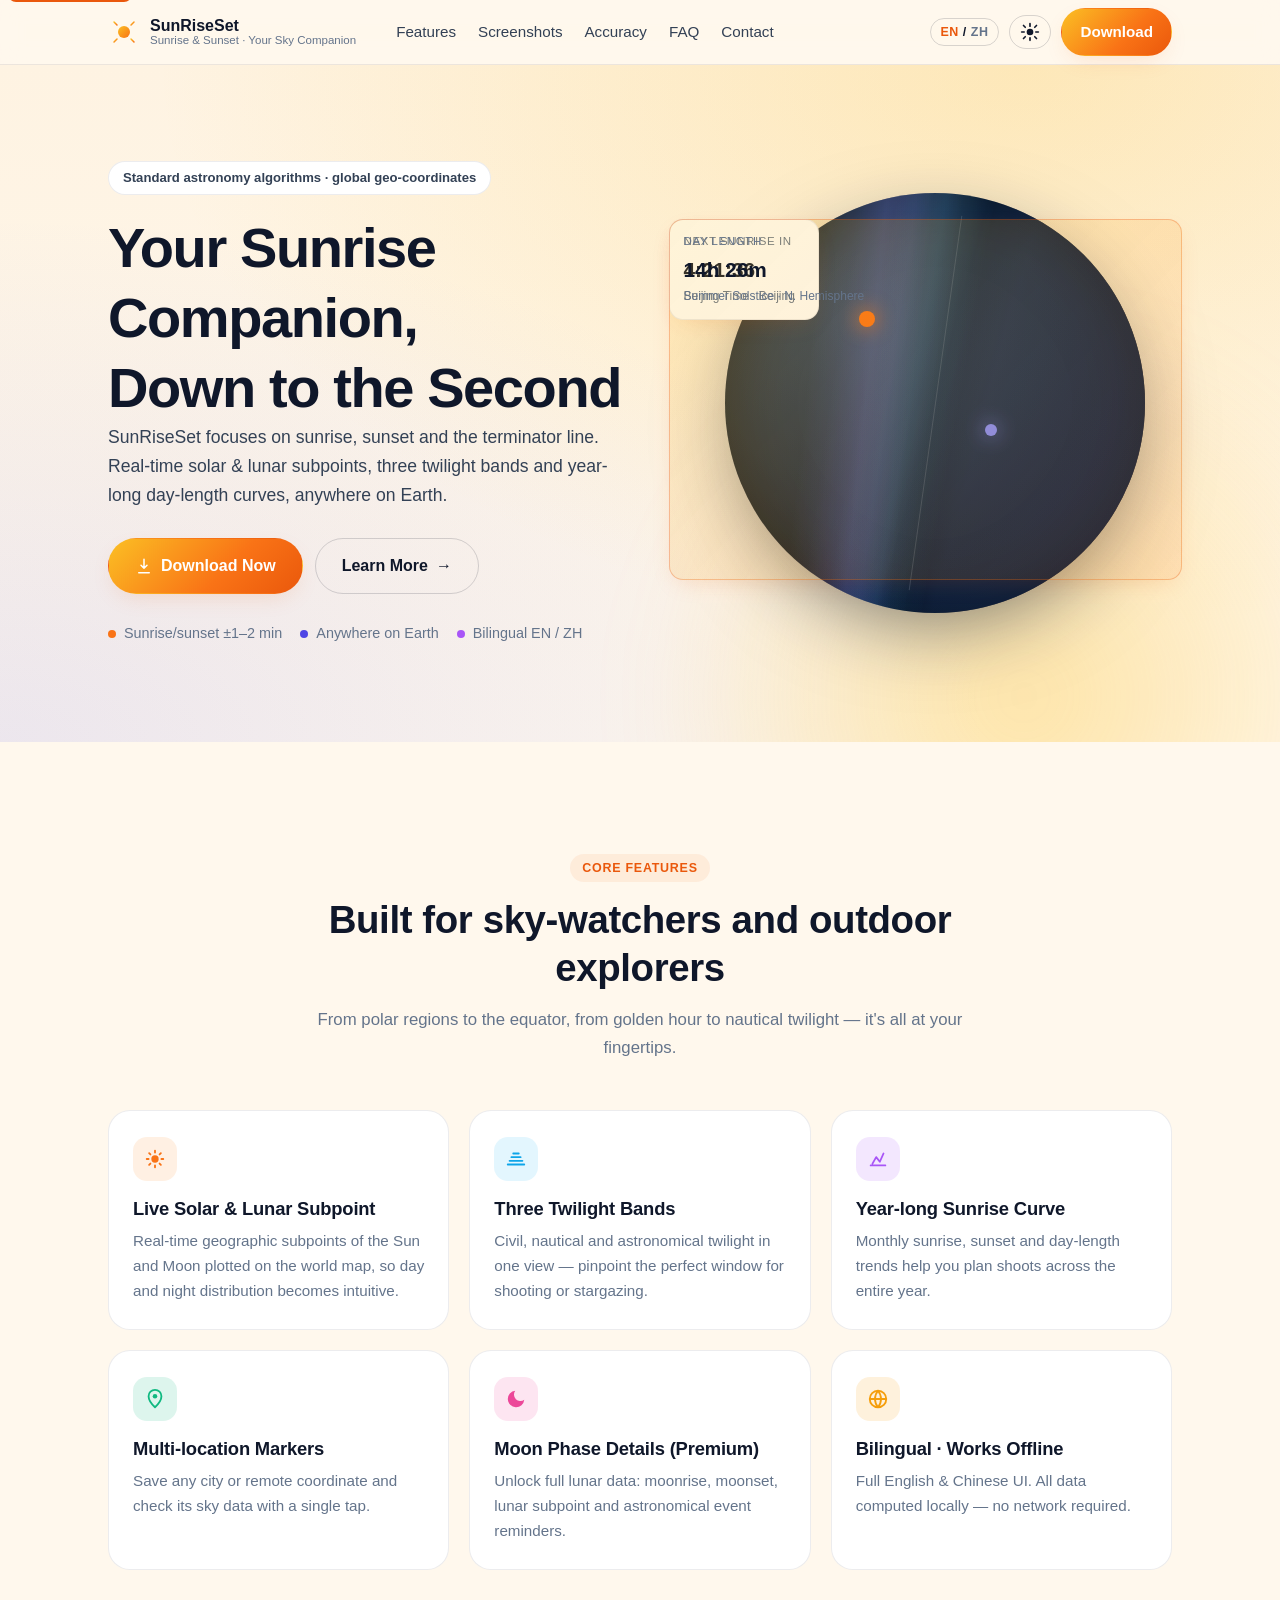
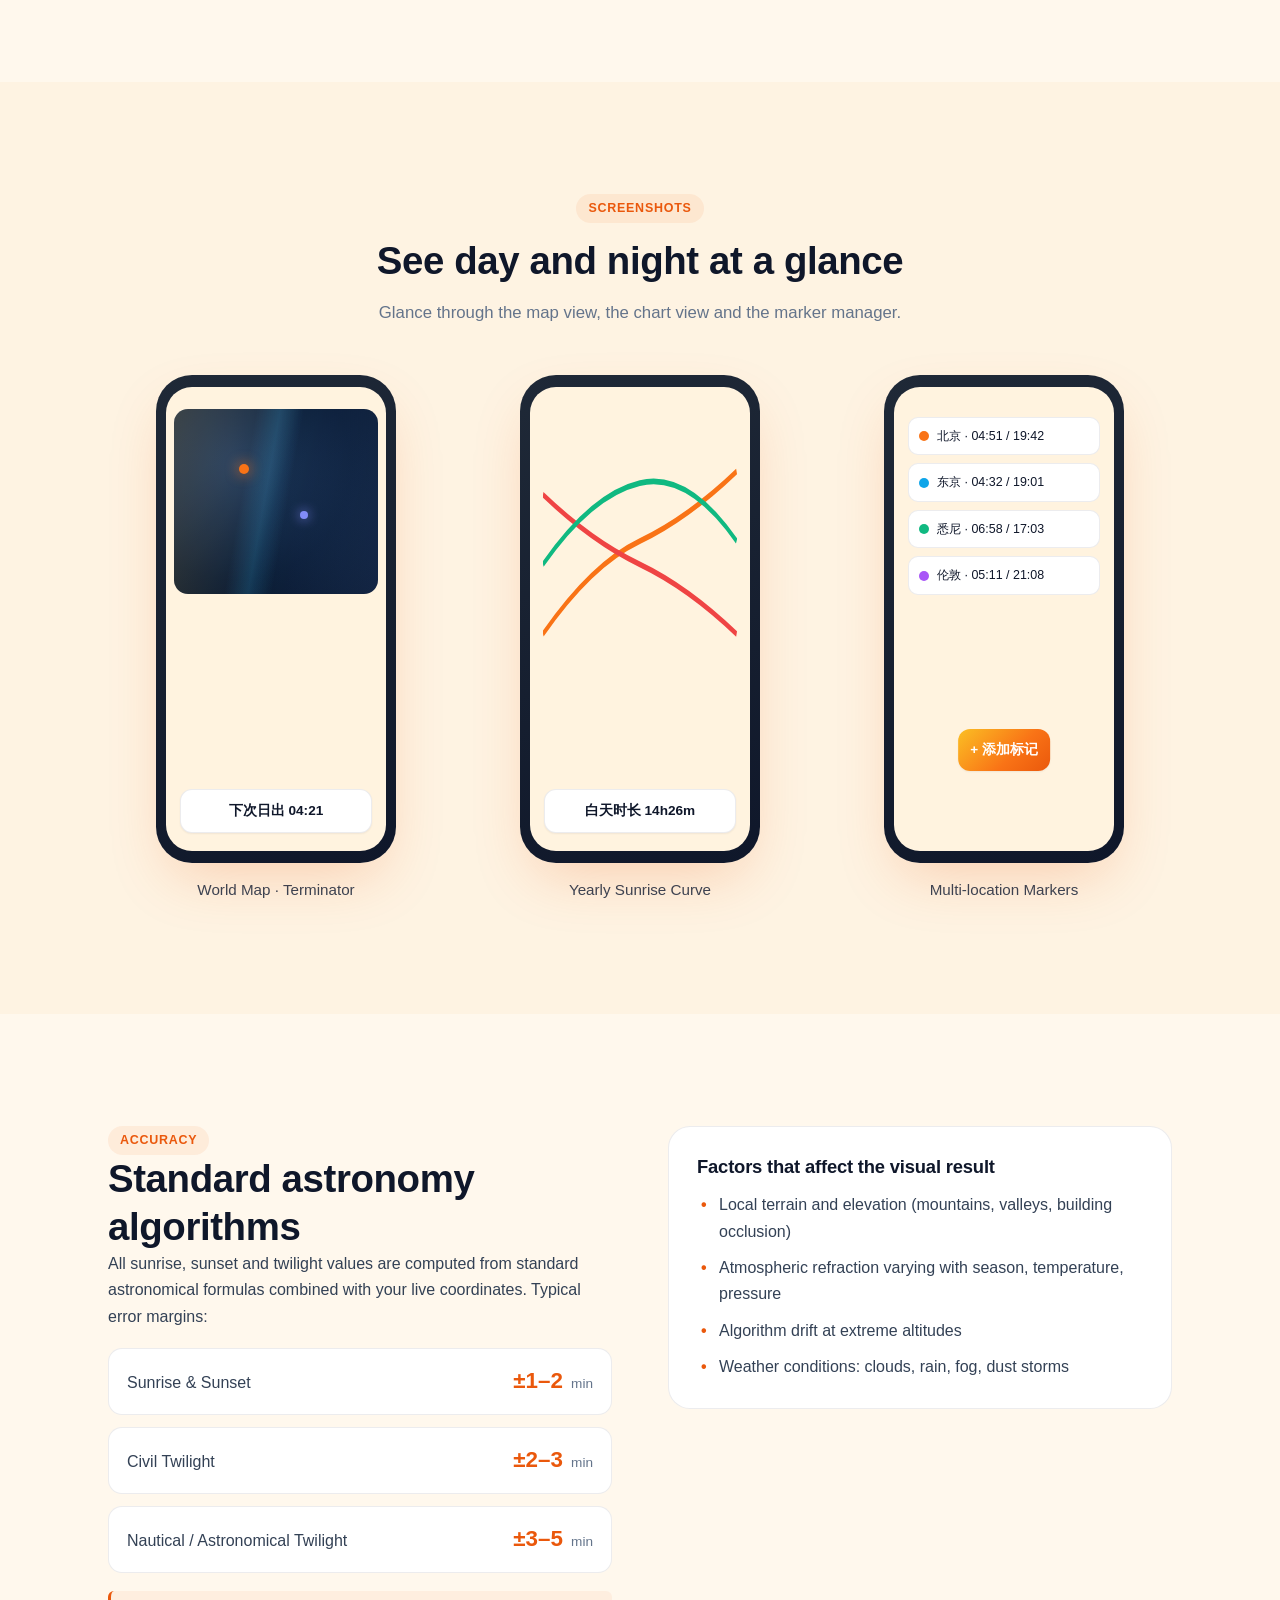
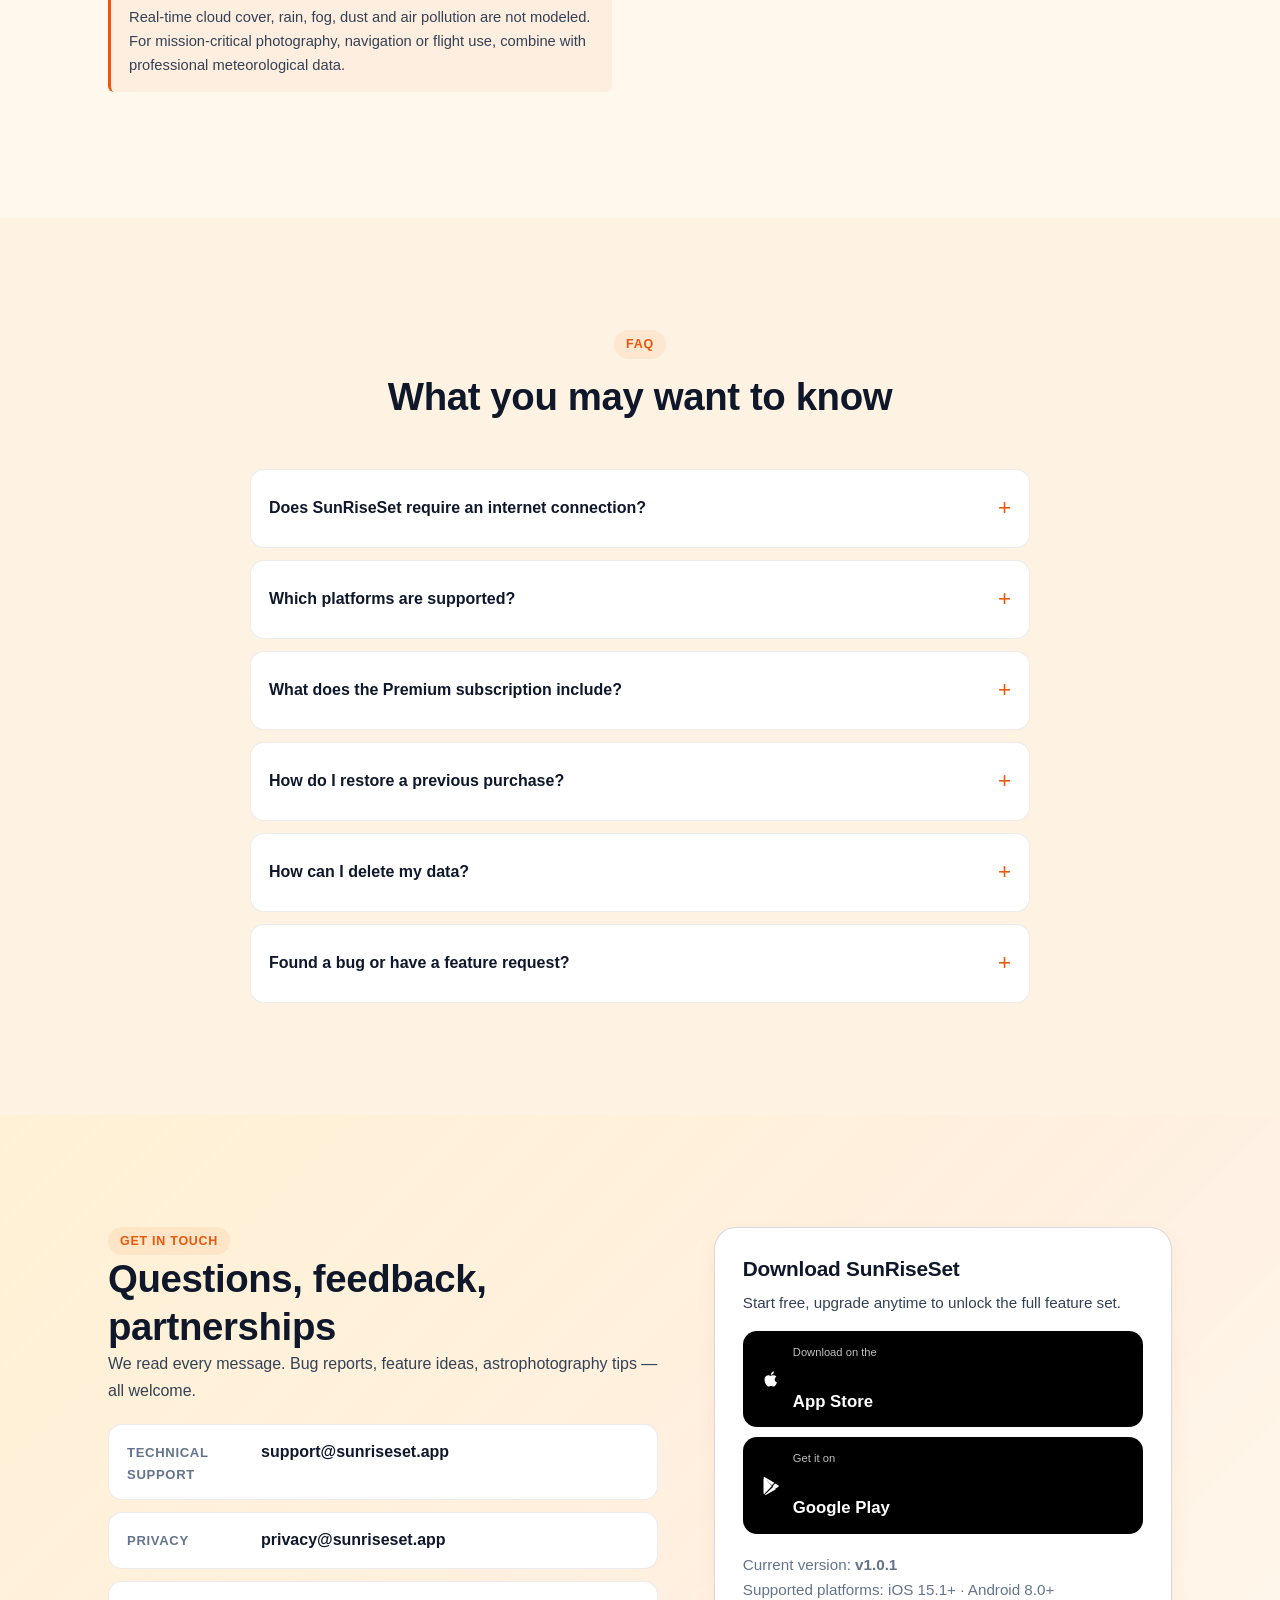
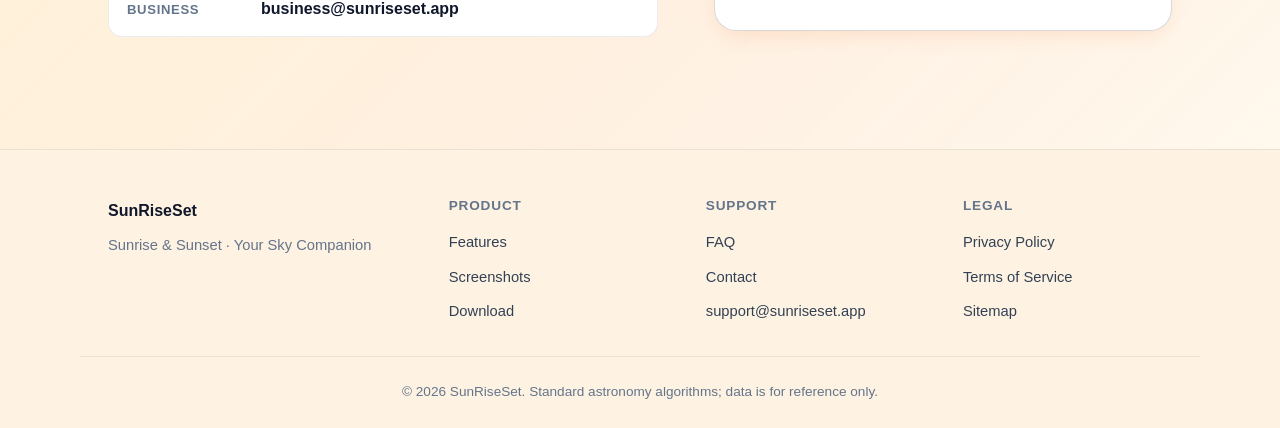
==== index.html @ 6ccddd78 "feat: bilingual support site for SunRiseSet app Static, zero-dependency support site ready for GitHu" ====
<!DOCTYPE html>
<html lang="zh-CN" data-lang="zh" data-page="home">
<head>
  <meta charset="UTF-8" />
  <meta name="viewport" content="width=device-width, initial-scale=1, viewport-fit=cover" />
  <meta name="theme-color" content="#0f172a" media="(prefers-color-scheme: dark)" />
  <meta name="theme-color" content="#fff8ed" media="(prefers-color-scheme: light)" />
  <title>SunRiseSet · 日出日落 - 技术支持</title>
  <meta name="description" data-i18n-attr="description"
    content="SunRiseSet 是一款基于天文学算法的日出日落 App。支持全球地图、晨昏线、曙暮光、白天时长图表与多地点标记。" />
  <link rel="icon" type="image/png" href="raise-icon.png" />
  <link rel="apple-touch-icon" href="raise-icon.png" />
  <link rel="stylesheet" href="assets/css/style.css" />
  <link rel="alternate" hreflang="zh-CN" href="?lang=zh" />
  <link rel="alternate" hreflang="en" href="?lang=en" />
  <link rel="alternate" hreflang="x-default" href="?lang=zh" />
</head>
<body>
  <a class="skip-link" href="#main">跳到主要内容</a>

  <header class="site-header" id="siteHeader">
    <div class="container header-inner">
      <a class="brand" href="#top" aria-label="SunRiseSet Home">
        <span class="brand-mark" aria-hidden="true">
          <svg viewBox="0 0 64 64" width="32" height="32">
            <defs>
              <linearGradient id="sunGrad" x1="0" y1="0" x2="1" y2="1">
                <stop offset="0%" stop-color="#fbbf24" />
                <stop offset="100%" stop-color="#f97316" />
              </linearGradient>
            </defs>
            <circle cx="32" cy="32" r="12" fill="url(#sunGrad)" />
            <g stroke="url(#sunGrad)" stroke-width="3" stroke-linecap="round">
              <line x1="32" y1="4" x2="32" y2="12" />
              <line x1="32" y1="52" x2="32" y2="60" />
              <line x1="4" y1="32" x2="12" y2="32" />
              <line x1="52" y1="32" x2="60" y2="32" />
              <line x1="12" y1="12" x2="18" y2="18" />
              <line x1="46" y1="46" x2="52" y2="52" />
              <line x1="52" y1="12" x2="46" y2="18" />
              <line x1="12" y1="52" x2="18" y2="46" />
            </g>
          </svg>
        </span>
        <span class="brand-text">
          <strong>SunRiseSet</strong>
          <span class="brand-sub" data-i18n="brand.tagline">日出日落 · 天象伴侣</span>
        </span>
      </a>

      <nav class="primary-nav" aria-label="Primary">
        <ul>
          <li><a href="#features" data-i18n="nav.features">功能特性</a></li>
          <li><a href="#screenshots" data-i18n="nav.screenshots">应用截图</a></li>
          <li><a href="#accuracy" data-i18n="nav.accuracy">数据精度</a></li>
          <li><a href="#faq" data-i18n="nav.faq">常见问题</a></li>
          <li><a href="#contact" data-i18n="nav.contact">联系我们</a></li>
        </ul>
      </nav>

      <div class="header-actions">
        <button class="icon-btn lang-toggle" id="langToggle" aria-label="Switch language">
          <span class="lang-current">ZH</span>
          <span class="lang-sep" aria-hidden="true">/</span>
          <span class="lang-alt">EN</span>
        </button>
        <button class="icon-btn theme-toggle" id="themeToggle" aria-label="切换主题">
          <svg class="icon-sun" viewBox="0 0 24 24" width="20" height="20" aria-hidden="true">
            <circle cx="12" cy="12" r="4" fill="currentColor" />
            <g stroke="currentColor" stroke-width="2" stroke-linecap="round">
              <line x1="12" y1="2" x2="12" y2="5" />
              <line x1="12" y1="19" x2="12" y2="22" />
              <line x1="2" y1="12" x2="5" y2="12" />
              <line x1="19" y1="12" x2="22" y2="12" />
              <line x1="4.2" y1="4.2" x2="6.3" y2="6.3" />
              <line x1="17.7" y1="17.7" x2="19.8" y2="19.8" />
              <line x1="19.8" y1="4.2" x2="17.7" y2="6.3" />
              <line x1="6.3" y1="17.7" x2="4.2" y2="19.8" />
            </g>
          </svg>
          <svg class="icon-moon" viewBox="0 0 24 24" width="20" height="20" aria-hidden="true">
            <path d="M21 12.8A9 9 0 1 1 11.2 3a7 7 0 0 0 9.8 9.8z" fill="currentColor" />
          </svg>
        </button>
        <a class="btn btn-primary header-cta" href="#download"
          data-i18n="nav.download">下载 App</a>
        <button class="icon-btn menu-toggle" id="menuToggle" aria-label="打开菜单" aria-expanded="false">
          <span></span><span></span><span></span>
        </button>
      </div>
    </div>
    <div class="mobile-nav" id="mobileNav" hidden>
      <a href="#features" data-i18n="nav.features">功能特性</a>
      <a href="#screenshots" data-i18n="nav.screenshots">应用截图</a>
      <a href="#accuracy" data-i18n="nav.accuracy">数据精度</a>
      <a href="#faq" data-i18n="nav.faq">常见问题</a>
      <a href="#contact" data-i18n="nav.contact">联系我们</a>
      <a class="btn btn-primary mobile-cta" href="#download"
        data-i18n="nav.download">下载 App</a>
    </div>
  </header>

  <main id="main">
    <!-- HERO -->
    <section class="hero" id="top">
      <div class="container hero-grid">
        <div class="hero-copy">
          <span class="eyebrow" data-i18n="hero.eyebrow">基于标准天文学算法 · 全球地理坐标</span>
          <h1 data-i18n="hero.title">精确到秒的<br />日出日落伴侣</h1>
          <p class="lead" data-i18n="hero.lead">
            SunRiseSet 是一款专注于日出、日落与晨昏线的天象 App。
            全球任意位置,实时显示太阳与月亮直射点、三种曙暮光线、全年日照时长曲线。
          </p>
          <div class="hero-cta">
            <a class="btn btn-primary btn-lg" href="#download" id="download">
              <svg viewBox="0 0 24 24" width="18" height="18" aria-hidden="true">
                <path d="M12 3v12m0 0l-4-4m4 4l4-4M5 21h14"
                  fill="none" stroke="currentColor" stroke-width="2"
                  stroke-linecap="round" stroke-linejoin="round" />
              </svg>
              <span data-i18n="hero.ctaPrimary">立即下载</span>
            </a>
            <a class="btn btn-ghost btn-lg" href="#features">
              <span data-i18n="hero.ctaSecondary">了解更多</span>
              <span aria-hidden="true">→</span>
            </a>
          </div>
          <ul class="hero-meta" role="list">
            <li><span class="dot dot-orange"></span><span data-i18n="hero.meta1">日出日落 ±1–2 分钟</span></li>
            <li><span class="dot dot-blue"></span><span data-i18n="hero.meta2">全球任意位置</span></li>
            <li><span class="dot dot-purple"></span><span data-i18n="hero.meta3">中英双语</span></li>
          </ul>
        </div>

        <div class="hero-visual" aria-hidden="true">
          <div class="globe">
            <div class="terminator"></div>
            <div class="terminator civil"></div>
            <div class="terminator nautical"></div>
            <div class="terminator astro"></div>
            <div class="sun-marker"></div>
            <div class="moon-marker"></div>
            <div class="meridian"></div>
          </div>
          <div class="hero-cards">
            <div class="info-card">
              <div class="info-card-label" data-i18n="hero.card1.label">距下次日出</div>
              <div class="info-card-value">04:21:38</div>
              <div class="info-card-sub" data-i18n="hero.card1.sub">北京时间 · 北京</div>
            </div>
            <div class="info-card info-card-alt">
              <div class="info-card-label" data-i18n="hero.card2.label">白天时长</div>
              <div class="info-card-value">14h 26m</div>
              <div class="info-card-sub" data-i18n="hero.card2.sub">夏至 · 北半球</div>
            </div>
          </div>
        </div>
      </div>
      <div class="hero-glow" aria-hidden="true"></div>
    </section>

    <!-- FEATURES -->
    <section class="section" id="features">
      <div class="container">
        <header class="section-head">
          <span class="section-eyebrow" data-i18n="features.eyebrow">核心功能</span>
          <h2 data-i18n="features.title">为天文爱好者与户外玩家打造</h2>
          <p class="section-lead" data-i18n="features.lead">
            从极地到赤道,从摄影黄金时刻到航海曙暮光,一切尽在掌握。
          </p>
        </header>

        <div class="feature-grid">
          <article class="feature">
            <div class="feature-icon feature-icon-orange">
              <svg viewBox="0 0 24 24" width="22" height="22" aria-hidden="true">
                <circle cx="12" cy="12" r="4" fill="currentColor" />
                <g stroke="currentColor" stroke-width="2" stroke-linecap="round">
                  <line x1="12" y1="3" x2="12" y2="5" />
                  <line x1="12" y1="19" x2="12" y2="21" />
                  <line x1="3" y1="12" x2="5" y2="12" />
                  <line x1="19" y1="12" x2="21" y2="12" />
                  <line x1="5.6" y1="5.6" x2="7" y2="7" />
                  <line x1="17" y1="17" x2="18.4" y2="18.4" />
                  <line x1="18.4" y1="5.6" x2="17" y2="7" />
                  <line x1="7" y1="17" x2="5.6" y2="18.4" />
                </g>
              </svg>
            </div>
            <h3 data-i18n="features.f1.title">实时太阳与月亮直射点</h3>
            <p data-i18n="features.f1.desc">
              地图上实时显示太阳和月亮的地理直射点,直观感受昼夜在地球上的分布。
            </p>
          </article>

          <article class="feature">
            <div class="feature-icon feature-icon-blue">
              <svg viewBox="0 0 24 24" width="22" height="22" aria-hidden="true">
                <path d="M3 18h18M5 14h14M7 10h10M9 6h6" stroke="currentColor"
                  stroke-width="2" stroke-linecap="round" fill="none" />
              </svg>
            </div>
            <h3 data-i18n="features.f2.title">三种曙暮光线</h3>
            <p data-i18n="features.f2.desc">
              民用、航海、天文三种曙暮光线一图全览,精准判断拍摄与观星窗口。
            </p>
          </article>

          <article class="feature">
            <div class="feature-icon feature-icon-purple">
              <svg viewBox="0 0 24 24" width="22" height="22" aria-hidden="true">
                <path d="M4 19h16M6 17l4-7 4 5 4-9" stroke="currentColor"
                  stroke-width="2" stroke-linecap="round" stroke-linejoin="round" fill="none" />
              </svg>
            </div>
            <h3 data-i18n="features.f3.title">全年日出日落曲线</h3>
            <p data-i18n="features.f3.desc">
              按月展示日出、日落与白天时长变化趋势,提前规划全年摄影计划。
            </p>
          </article>

          <article class="feature">
            <div class="feature-icon feature-icon-green">
              <svg viewBox="0 0 24 24" width="22" height="22" aria-hidden="true">
                <path d="M12 21s-7-6.5-7-12a7 7 0 0 1 14 0c0 5.5-7 12-7 12z"
                  fill="none" stroke="currentColor" stroke-width="2"
                  stroke-linejoin="round" />
                <circle cx="12" cy="9" r="2.5" fill="currentColor" />
              </svg>
            </div>
            <h3 data-i18n="features.f4.title">多地点标记收藏</h3>
            <p data-i18n="features.f4.desc">
              自定义收藏多座城市与野外坐标,一键查看任意位置的天象数据。
            </p>
          </article>

          <article class="feature">
            <div class="feature-icon feature-icon-pink">
              <svg viewBox="0 0 24 24" width="22" height="22" aria-hidden="true">
                <path d="M21 12.8A9 9 0 1 1 11.2 3a7 7 0 0 0 9.8 9.8z"
                  fill="currentColor" />
              </svg>
            </div>
            <h3 data-i18n="features.f5.title">月相详情(Premium)</h3>
            <p data-i18n="features.f5.desc">
              解锁完整月相信息,包含月出月落、月亮直射点与天文事件提醒。
            </p>
          </article>

          <article class="feature">
            <div class="feature-icon feature-icon-amber">
              <svg viewBox="0 0 24 24" width="22" height="22" aria-hidden="true">
                <circle cx="12" cy="12" r="9" fill="none" stroke="currentColor" stroke-width="2" />
                <path d="M3 12h18M12 3a14 14 0 0 1 0 18M12 3a14 14 0 0 0 0 18"
                  fill="none" stroke="currentColor" stroke-width="2" />
              </svg>
            </div>
            <h3 data-i18n="features.f6.title">中英双语 · 离线可用</h3>
            <p data-i18n="features.f6.desc">
              完整中文与英文界面,所有数据本地计算,无网络也能查看。
            </p>
          </article>
        </div>
      </div>
    </section>

    <!-- SCREENSHOTS -->
    <section class="section section-alt" id="screenshots">
      <div class="container">
        <header class="section-head">
          <span class="section-eyebrow" data-i18n="screenshots.eyebrow">应用截图</span>
          <h2 data-i18n="screenshots.title">一图看懂昼夜</h2>
          <p class="section-lead" data-i18n="screenshots.lead">
            滑动浏览地图模式、图表模式与标记点管理。
          </p>
        </header>

        <div class="screenshot-row">
          <figure class="screenshot">
            <div class="phone-frame">
              <div class="phone-screen phone-map">
                <div class="phone-status"></div>
                <div class="map-area">
                  <div class="terminator"></div>
                  <div class="terminator civil"></div>
                  <div class="sun-marker"></div>
                  <div class="moon-marker"></div>
                </div>
                <div class="phone-card">下次日出 04:21</div>
              </div>
            </div>
            <figcaption data-i18n="screenshots.caption1">世界地图 · 晨昏线</figcaption>
          </figure>

          <figure class="screenshot">
            <div class="phone-frame">
              <div class="phone-screen phone-chart">
                <div class="phone-status"></div>
                <svg class="mini-chart" viewBox="0 0 200 120" preserveAspectRatio="none" aria-hidden="true">
                  <path d="M0 90 Q 50 60 100 50 T 200 20" fill="none"
                    stroke="#f97316" stroke-width="2.5" />
                  <path d="M0 30 Q 50 50 100 60 T 200 90" fill="none"
                    stroke="#ef4444" stroke-width="2.5" />
                  <path d="M0 60 Q 50 30 100 25 T 200 50" fill="none"
                    stroke="#10b981" stroke-width="2.5" />
                </svg>
                <div class="phone-card">白天时长 14h26m</div>
              </div>
            </div>
            <figcaption data-i18n="screenshots.caption2">全年日出日落曲线</figcaption>
          </figure>

          <figure class="screenshot">
            <div class="phone-frame">
              <div class="phone-screen phone-markers">
                <div class="phone-status"></div>
                <div class="marker-list">
                  <div class="marker-item"><span class="marker-dot marker-dot-orange"></span>北京 · 04:51 / 19:42</div>
                  <div class="marker-item"><span class="marker-dot marker-dot-blue"></span>东京 · 04:32 / 19:01</div>
                  <div class="marker-item"><span class="marker-dot marker-dot-green"></span>悉尼 · 06:58 / 17:03</div>
                  <div class="marker-item"><span class="marker-dot marker-dot-purple"></span>伦敦 · 05:11 / 21:08</div>
                </div>
                <div class="phone-card phone-card-fab">+ 添加标记</div>
              </div>
            </div>
            <figcaption data-i18n="screenshots.caption3">多地点标记管理</figcaption>
          </figure>
        </div>
      </div>
    </section>

    <!-- ACCURACY -->
    <section class="section" id="accuracy">
      <div class="container accuracy-grid">
        <div>
          <span class="section-eyebrow" data-i18n="accuracy.eyebrow">数据精度</span>
          <h2 data-i18n="accuracy.title">基于标准天文学算法</h2>
          <p data-i18n="accuracy.lead">
            所有日出日落与曙暮光数据均依据标准天文学公式计算,并结合实时地理坐标生成。
            典型误差范围如下:
          </p>
          <ul class="accuracy-list">
            <li>
              <span class="accuracy-tag" data-i18n="accuracy.row1.tag">日出日落</span>
              <span class="accuracy-value">±1–2 <small data-i18n="accuracy.minute">分钟</small></span>
            </li>
            <li>
              <span class="accuracy-tag" data-i18n="accuracy.row2.tag">民用曙暮光</span>
              <span class="accuracy-value">±2–3 <small data-i18n="accuracy.minute">分钟</small></span>
            </li>
            <li>
              <span class="accuracy-tag" data-i18n="accuracy.row3.tag">航海/天文曙暮光</span>
              <span class="accuracy-value">±3–5 <small data-i18n="accuracy.minute">分钟</small></span>
            </li>
          </ul>
          <p class="accuracy-note" data-i18n="accuracy.note">
            本算法未考虑实时云层、雨雾、沙尘、空气污染等天气条件。
            用于摄影、航海、飞行等关键用途时,请结合专业气象数据。
          </p>
        </div>

        <div class="accuracy-card">
          <h3 data-i18n="accuracy.cardTitle">影响最终视觉的因素</h3>
          <ul class="factor-list">
            <li data-i18n="accuracy.factor1">局部地形与海拔(高山、峡谷、建筑物遮挡)</li>
            <li data-i18n="accuracy.factor2">大气折射随季节、气温、气压变化</li>
            <li data-i18n="accuracy.factor3">极高海拔地区存在算法误差</li>
            <li data-i18n="accuracy.factor4">云层、雨雾、沙尘暴等天气</li>
          </ul>
        </div>
      </div>
    </section>

    <!-- FAQ -->
    <section class="section section-alt" id="faq">
      <div class="container">
        <header class="section-head">
          <span class="section-eyebrow" data-i18n="faq.eyebrow">常见问题</span>
          <h2 data-i18n="faq.title">你需要知道的</h2>
        </header>

        <div class="faq-list">
          <details class="faq-item">
            <summary data-i18n="faq.q1">SunRiseSet 是否需要联网?</summary>
            <div class="faq-body" data-i18n="faq.a1">
              不需要。所有天象数据均使用本地天文学算法实时计算,完全离线可用。
              仅在使用定位功能搜索当前城市时需要联网获取地理信息。
            </div>
          </details>

          <details class="faq-item">
            <summary data-i18n="faq.q2">支持哪些平台?</summary>
            <div class="faq-body" data-i18n="faq.a2">
              目前已上架 iOS 与 Android 平台,在 iPhone、iPad 以及主流 Android 设备上均可使用。
            </div>
          </details>

          <details class="faq-item">
            <summary data-i18n="faq.q3">Premium 订阅包含哪些功能?</summary>
            <div class="faq-body" data-i18n="faq.a3">
              解锁无限地图标记点、查看完整月相详情、月出月落时间,以及无广告体验。
              订阅周期包括月卡、年卡与终身买断,价格透明、无隐藏费用。
            </div>
          </details>

          <details class="faq-item">
            <summary data-i18n="faq.q4">如何恢复已购买的订阅?</summary>
            <div class="faq-body" data-i18n="faq.a4">
              在 App 的「我的」页面点击「恢复购买」即可。iOS 通过 App Store 账号恢复,
              Android 通过 Google Play 账号恢复。
            </div>
          </details>

          <details class="faq-item">
            <summary data-i18n="faq.q5">如何删除账户数据?</summary>
            <div class="faq-body" data-i18n="faq.a5">
              前往「我的 → 设置 → 清除数据」即可一键清除本地全部标记点与偏好设置,
              或直接卸载 App 即可彻底移除所有本地数据。
            </div>
          </details>

          <details class="faq-item">
            <summary data-i18n="faq.q6">发现 Bug 或希望增加功能?</summary>
            <div class="faq-body" data-i18n="faq.a6">
              非常欢迎!请通过页面下方的邮箱联系我们,或直接发送邮件至
              <a href="mailto:support@sunriseset.app">support@sunriseset.app</a>。
              你的反馈会直接进入下一版本的开发任务。
            </div>
          </details>
        </div>
      </div>
    </section>

    <!-- CONTACT / DOWNLOAD -->
    <section class="section section-cta" id="contact">
      <div class="container contact-grid">
        <div>
          <span class="section-eyebrow" data-i18n="contact.eyebrow">联系我们</span>
          <h2 data-i18n="contact.title">问题、建议、合作</h2>
          <p data-i18n="contact.lead">
            我们重视每一位用户的反馈。无论是 Bug 报告、功能建议,还是天文摄影作品分享,
            都欢迎随时联系。
          </p>
          <ul class="contact-list">
            <li>
              <span class="contact-label" data-i18n="contact.emailLabel">技术支持</span>
              <a class="contact-value" href="mailto:support@sunriseset.app">support@sunriseset.app</a>
            </li>
            <li>
              <span class="contact-label" data-i18n="contact.privacyLabel">隐私相关</span>
              <a class="contact-value" href="mailto:privacy@sunriseset.app">privacy@sunriseset.app</a>
            </li>
            <li>
              <span class="contact-label" data-i18n="contact.businessLabel">商务合作</span>
              <a class="contact-value" href="mailto:business@sunriseset.app">business@sunriseset.app</a>
            </li>
          </ul>
        </div>

        <aside class="contact-card">
          <h3 data-i18n="contact.cardTitle">下载 SunRiseSet</h3>
          <p data-i18n="contact.cardDesc">免费使用基础功能,随时升级解锁全部特性。</p>
          <div class="store-row">
            <a class="store-btn" href="#" aria-label="App Store">
              <svg viewBox="0 0 24 24" width="20" height="20" aria-hidden="true">
                <path fill="currentColor" d="M16.4 12.7c0-2.3 1.9-3.5 2-3.5-1.1-1.6-2.7-1.8-3.3-1.8-1.4-.1-2.7.8-3.4.8-.7 0-1.8-.8-3-.8-1.5 0-2.9.9-3.7 2.3-1.6 2.7-.4 6.8 1.1 9 .8 1.1 1.7 2.3 2.9 2.3 1.2 0 1.6-.7 3-.7 1.4 0 1.8.7 3 .7 1.2 0 2-1.1 2.8-2.2.9-1.3 1.2-2.5 1.3-2.6-.1 0-2.7-1-2.7-3.5zM14.5 5.8c.6-.7 1.1-1.8 1-2.8-.9 0-2 .6-2.7 1.4-.6.7-1.1 1.8-1 2.8 1 .1 2.1-.6 2.7-1.4z" />
              </svg>
              <span>
                <small data-i18n="contact.appstoreSmall">下载于</small><br />
                <strong>App Store</strong>
              </span>
            </a>
            <a class="store-btn" href="#" aria-label="Google Play">
              <svg viewBox="0 0 24 24" width="20" height="20" aria-hidden="true">
                <path fill="currentColor" d="M3.6 2.3c-.4.4-.6.9-.6 1.5v16.4c0 .6.2 1.1.6 1.5l.1.1L13 12 3.7 2.2l-.1.1zM17 15.3l-3.1-3.1L17 9.1l3.6 2.1c1 .6 1 1.5 0 2.1l-3.6 2zM4.6 22.5c.4.4 1 .4 1.7 0l11.5-6.5-3.1-3.1-10.1 9.6zm0-21c-.7-.4-1.3-.4-1.7 0l10.1 9.6 3.1-3.1L4.6 1.5z" />
              </svg>
              <span>
                <small data-i18n="contact.playSmall">立即下载</small><br />
                <strong>Google Play</strong>
              </span>
            </a>
          </div>
          <p class="contact-meta">
            <span data-i18n="contact.version">当前版本</span>: <strong>v1.0.1</strong><br />
            <span data-i18n="contact.platforms">支持平台</span>: iOS 15.1+ · Android 8.0+
          </p>
        </aside>
      </div>
    </section>
  </main>

  <footer class="site-footer">
    <div class="container footer-grid">
      <div class="footer-brand">
        <strong>SunRiseSet</strong>
        <p data-i18n="footer.tagline">日出日落 · 你的天象伴侣</p>
      </div>
      <div>
        <h4 data-i18n="footer.productTitle">产品</h4>
        <ul>
          <li><a href="#features" data-i18n="nav.features">功能特性</a></li>
          <li><a href="#screenshots" data-i18n="nav.screenshots">应用截图</a></li>
          <li><a href="#download" data-i18n="nav.download">下载 App</a></li>
        </ul>
      </div>
      <div>
        <h4 data-i18n="footer.supportTitle">支持</h4>
        <ul>
          <li><a href="#faq" data-i18n="nav.faq">常见问题</a></li>
          <li><a href="#contact" data-i18n="nav.contact">联系我们</a></li>
          <li><a href="mailto:support@sunriseset.app">support@sunriseset.app</a></li>
        </ul>
      </div>
      <div>
        <h4 data-i18n="footer.legalTitle">法律</h4>
        <ul>
          <li><a href="privacy.html" data-i18n="footer.privacy">隐私政策</a></li>
          <li><a href="terms.html" data-i18n="footer.terms">服务条款</a></li>
          <li><a href="sitemap.xml" data-i18n="footer.sitemap">站点地图</a></li>
        </ul>
      </div>
    </div>
    <div class="container footer-bottom">
      <span data-i18n="footer.copyright">© 2026 SunRiseSet. 基于标准天文学算法,数据仅供参考。</span>
    </div>
  </footer>

  <script src="assets/js/i18n.js"></script>
  <script src="assets/js/main.js"></script>
</body>
</html>
---- assets/css/style.css ----
/* ==========================================================================
   SunRiseSet Support Site
   Bilingual, dual-theme (light/dark) stylesheet.
   No build step, no dependencies. Mobile-first.
   ========================================================================== */

/* --- Design tokens --- */
:root {
  /* Brand */
  --color-sun-1: #fbbf24;
  --color-sun-2: #f97316;
  --color-sun-3: #ea580c;
  --color-moon-1: #818cf8;
  --color-moon-2: #4f46e5;
  --color-twilight: #0ea5e9;
  --color-civil: #38bdf8;
  --color-nautical: #6366f1;
  --color-astro: #1e293b;

  /* Surfaces (light) */
  --bg: #fff8ed;
  --bg-soft: #fff3df;
  --bg-card: #ffffff;
  --bg-alt: #fef3e2;
  --bg-elevated: #ffffff;
  --border: rgba(15, 23, 42, 0.08);
  --border-strong: rgba(15, 23, 42, 0.16);

  /* Text (light) */
  --text: #0f172a;
  --text-soft: #334155;
  --text-muted: #64748b;

  /* Accents */
  --accent: #ea580c;
  --accent-hover: #c2410c;
  --accent-on: #ffffff;

  /* Effects */
  --shadow-sm: 0 1px 2px rgba(15, 23, 42, 0.06);
  --shadow-md: 0 8px 24px -8px rgba(234, 88, 12, 0.18);
  --shadow-lg: 0 24px 60px -16px rgba(234, 88, 12, 0.25);
  --gradient-sun: linear-gradient(135deg, #fbbf24 0%, #f97316 60%, #ea580c 100%);
  --gradient-night: linear-gradient(180deg, #fef3e2 0%, #fff8ed 100%);
  --gradient-hero: radial-gradient(
      ellipse at 80% 0%,
      rgba(251, 191, 36, 0.22),
      transparent 60%
    ),
    radial-gradient(
      ellipse at 0% 100%,
      rgba(99, 102, 241, 0.12),
      transparent 55%
    );

  /* Layout */
  --radius-sm: 8px;
  --radius-md: 14px;
  --radius-lg: 22px;
  --radius-xl: 32px;
  --container: 1120px;
  --header-h: 64px;
}

[data-theme="dark"] {
  --bg: #0b1120;
  --bg-soft: #111a2e;
  --bg-card: #131c33;
  --bg-alt: #0f1729;
  --bg-elevated: #182241;
  --border: rgba(148, 163, 184, 0.12);
  --border-strong: rgba(148, 163, 184, 0.22);

  --text: #f1f5f9;
  --text-soft: #cbd5e1;
  --text-muted: #94a3b8;

  --accent: #fb923c;
  --accent-hover: #f97316;
  --accent-on: #1a1207;

  --shadow-sm: 0 1px 2px rgba(0, 0, 0, 0.4);
  --shadow-md: 0 8px 24px -8px rgba(0, 0, 0, 0.55);
  --shadow-lg: 0 24px 60px -16px rgba(251, 146, 60, 0.25);
  --gradient-night: linear-gradient(180deg, #0b1120 0%, #111a2e 100%);
  --gradient-hero: radial-gradient(
      ellipse at 80% 0%,
      rgba(251, 146, 60, 0.18),
      transparent 60%
    ),
    radial-gradient(
      ellipse at 0% 100%,
      rgba(99, 102, 241, 0.18),
      transparent 55%
    );
}

/* --- Reset --- */
*,
*::before,
*::after {
  box-sizing: border-box;
}
html {
  -webkit-text-size-adjust: 100%;
  scroll-behavior: smooth;
}
body {
  margin: 0;
  font-family: -apple-system, BlinkMacSystemFont, "Segoe UI", "PingFang SC",
    "Hiragino Sans GB", "Microsoft YaHei", "Helvetica Neue", Arial, sans-serif;
  font-size: 16px;
  line-height: 1.65;
  color: var(--text);
  background: var(--bg);
  -webkit-font-smoothing: antialiased;
  -moz-osx-font-smoothing: grayscale;
  transition: background 0.3s ease, color 0.3s ease;
}
img,
svg {
  max-width: 100%;
  display: block;
}
a {
  color: var(--accent);
  text-decoration: none;
  transition: color 0.15s ease;
}
a:hover {
  color: var(--accent-hover);
}
button {
  font-family: inherit;
  cursor: pointer;
}
ul {
  margin: 0;
  padding: 0;
  list-style: none;
}
h1,
h2,
h3,
h4 {
  margin: 0;
  line-height: 1.25;
  color: var(--text);
  letter-spacing: -0.01em;
}
h1 {
  font-size: clamp(2rem, 5vw, 3.5rem);
  font-weight: 800;
  letter-spacing: -0.025em;
}
h2 {
  font-size: clamp(1.6rem, 3.4vw, 2.4rem);
  font-weight: 700;
}
h3 {
  font-size: 1.15rem;
  font-weight: 700;
}
p {
  margin: 0 0 1em;
  color: var(--text-soft);
}

/* --- Skip link --- */
.skip-link {
  position: absolute;
  inset-inline-start: 8px;
  top: -40px;
  background: var(--accent);
  color: var(--accent-on);
  padding: 8px 14px;
  border-radius: var(--radius-sm);
  z-index: 1000;
  transition: top 0.2s;
}
.skip-link:focus {
  top: 8px;
}

/* --- Layout --- */
.container {
  width: 100%;
  max-width: var(--container);
  margin-inline: auto;
  padding-inline: clamp(16px, 4vw, 28px);
}
.section {
  padding-block: clamp(56px, 9vw, 112px);
}
.section-alt {
  background: var(--bg-alt);
}
.section-head {
  max-width: 720px;
  margin: 0 auto 48px;
  text-align: center;
}
.section-head .section-eyebrow {
  display: inline-block;
  margin-bottom: 14px;
}
.section-eyebrow {
  display: inline-block;
  padding: 4px 12px;
  font-size: 0.78rem;
  font-weight: 600;
  letter-spacing: 0.06em;
  text-transform: uppercase;
  color: var(--accent);
  background: rgba(234, 88, 12, 0.08);
  border-radius: 999px;
}
[data-theme="dark"] .section-eyebrow {
  background: rgba(251, 146, 60, 0.14);
}
.section-lead {
  margin-top: 14px;
  font-size: 1.05rem;
  color: var(--text-muted);
}

/* --- Buttons --- */
.btn {
  display: inline-flex;
  align-items: center;
  gap: 8px;
  padding: 10px 18px;
  border-radius: 999px;
  font-weight: 600;
  font-size: 0.95rem;
  border: 1px solid transparent;
  transition: transform 0.15s ease, box-shadow 0.2s ease,
    background 0.2s ease, color 0.2s ease;
  white-space: nowrap;
}
.btn-lg {
  padding: 14px 26px;
  font-size: 1rem;
}
.btn-primary {
  background: var(--gradient-sun);
  color: #ffffff;
  box-shadow: var(--shadow-md);
}
.btn-primary:hover {
  transform: translateY(-1px);
  box-shadow: var(--shadow-lg);
  color: #ffffff;
}
.btn-ghost {
  background: transparent;
  color: var(--text);
  border-color: var(--border-strong);
}
.btn-ghost:hover {
  background: var(--bg-card);
  color: var(--text);
}
.icon-btn {
  display: inline-flex;
  align-items: center;
  gap: 4px;
  background: transparent;
  border: 1px solid var(--border-strong);
  color: var(--text);
  padding: 6px 10px;
  border-radius: 999px;
  font-size: 0.78rem;
  font-weight: 600;
  letter-spacing: 0.04em;
  transition: background 0.15s ease, border-color 0.15s ease;
}
.icon-btn:hover {
  background: var(--bg-card);
  border-color: var(--accent);
}
.theme-toggle .icon-moon {
  display: none;
}
[data-theme="dark"] .theme-toggle .icon-sun {
  display: none;
}
[data-theme="dark"] .theme-toggle .icon-moon {
  display: inline-block;
}
.menu-toggle {
  display: none;
  flex-direction: column;
  gap: 4px;
  padding: 8px 10px;
}
.menu-toggle span {
  display: block;
  width: 18px;
  height: 2px;
  background: var(--text);
  border-radius: 1px;
}

/* --- Header --- */
.site-header {
  position: sticky;
  top: 0;
  z-index: 50;
  background: color-mix(in srgb, var(--bg) 88%, transparent);
  -webkit-backdrop-filter: saturate(150%) blur(12px);
  backdrop-filter: saturate(150%) blur(12px);
  border-bottom: 1px solid var(--border);
}
.header-inner {
  display: flex;
  align-items: center;
  gap: 24px;
  height: var(--header-h);
}
.brand {
  display: inline-flex;
  align-items: center;
  gap: 10px;
  color: var(--text);
  font-weight: 700;
}
.brand:hover {
  color: var(--text);
}
.brand-mark {
  width: 32px;
  height: 32px;
  display: inline-grid;
  place-items: center;
}
.brand-text {
  display: flex;
  flex-direction: column;
  line-height: 1.1;
}
.brand-text strong {
  font-size: 1rem;
}
.brand-sub {
  font-size: 0.72rem;
  color: var(--text-muted);
  font-weight: 500;
}
.primary-nav {
  margin-inline-start: 16px;
  flex: 1;
}
.primary-nav ul {
  display: flex;
  gap: 22px;
}
.primary-nav a {
  color: var(--text-soft);
  font-weight: 500;
  font-size: 0.95rem;
}
.primary-nav a:hover {
  color: var(--accent);
}
.header-actions {
  display: flex;
  align-items: center;
  gap: 10px;
}
.header-cta {
  display: inline-flex;
}
.lang-toggle .lang-current {
  color: var(--accent);
}
.lang-toggle .lang-alt {
  color: var(--text-muted);
}
.mobile-nav {
  display: none;
  flex-direction: column;
  gap: 4px;
  padding: 14px 20px 22px;
  border-top: 1px solid var(--border);
  background: var(--bg);
}
.mobile-nav a {
  padding: 10px 12px;
  border-radius: var(--radius-sm);
  color: var(--text);
  font-weight: 500;
}
.mobile-nav a:hover {
  background: var(--bg-card);
  color: var(--accent);
}
.mobile-cta {
  margin-top: 8px;
  justify-content: center;
}

/* --- Hero --- */
.hero {
  position: relative;
  padding-block: clamp(48px, 9vw, 96px);
  background: var(--gradient-hero), var(--gradient-night);
  overflow: hidden;
}
.hero-glow {
  position: absolute;
  inset: auto -10% -50% auto;
  width: 60%;
  aspect-ratio: 1;
  background: radial-gradient(
    circle,
    rgba(251, 191, 36, 0.35),
    transparent 70%
  );
  filter: blur(40px);
  pointer-events: none;
}
[data-theme="dark"] .hero-glow {
  background: radial-gradient(
    circle,
    rgba(251, 146, 60, 0.22),
    transparent 70%
  );
}
.hero-grid {
  display: grid;
  grid-template-columns: 1.05fr 0.95fr;
  gap: clamp(24px, 5vw, 64px);
  align-items: center;
  position: relative;
  z-index: 1;
}
.eyebrow {
  display: inline-block;
  padding: 5px 14px;
  background: var(--bg-card);
  border: 1px solid var(--border);
  border-radius: 999px;
  font-size: 0.82rem;
  font-weight: 600;
  color: var(--text-soft);
  margin-bottom: 18px;
}
.hero-copy .lead {
  font-size: 1.1rem;
  color: var(--text-soft);
  max-width: 540px;
  margin-bottom: 28px;
}
.hero-cta {
  display: flex;
  flex-wrap: wrap;
  gap: 12px;
  margin-bottom: 28px;
}
.hero-meta {
  display: flex;
  flex-wrap: wrap;
  gap: 18px;
  color: var(--text-muted);
  font-size: 0.9rem;
}
.hero-meta li {
  display: inline-flex;
  align-items: center;
  gap: 8px;
}
.dot {
  width: 8px;
  height: 8px;
  border-radius: 50%;
  display: inline-block;
}
.dot-orange {
  background: var(--color-sun-2);
}
.dot-blue {
  background: var(--color-moon-2);
}
.dot-purple {
  background: #a855f7;
}

/* Hero visual */
.hero-visual {
  position: relative;
  display: flex;
  align-items: center;
  justify-content: center;
  min-height: 380px;
}
.globe {
  position: relative;
  width: min(420px, 100%);
  aspect-ratio: 1;
  border-radius: 50%;
  background: radial-gradient(
      circle at 30% 30%,
      #1e3a5f 0%,
      #0b1d36 60%,
      #061224 100%
    );
  box-shadow: inset 0 0 60px rgba(0, 0, 0, 0.5),
    0 24px 80px -16px rgba(15, 23, 42, 0.55);
  overflow: hidden;
}
[data-theme="dark"] .globe {
  background: radial-gradient(
    circle at 30% 30%,
    #2a4d7a 0%,
    #14253f 60%,
    #0a1426 100%
  );
}
.terminator {
  position: absolute;
  inset: 0;
  background: linear-gradient(
    105deg,
    rgba(251, 191, 36, 0.12) 0%,
    rgba(251, 191, 36, 0.05) 40%,
    transparent 50%,
    rgba(15, 23, 42, 0.5) 60%,
    rgba(15, 23, 42, 0.85) 100%
  );
  mix-blend-mode: screen;
}
[data-theme="dark"] .terminator {
  mix-blend-mode: lighten;
}
.terminator.civil {
  background: linear-gradient(
    100deg,
    transparent 35%,
    rgba(56, 189, 248, 0.12) 45%,
    transparent 55%
  );
}
.terminator.nautical {
  background: linear-gradient(
    98deg,
    transparent 28%,
    rgba(99, 102, 241, 0.14) 40%,
    transparent 50%
  );
}
.terminator.astro {
  background: linear-gradient(
    96deg,
    transparent 22%,
    rgba(99, 102, 241, 0.2) 35%,
    transparent 45%
  );
}
.sun-marker,
.moon-marker {
  position: absolute;
  width: 16px;
  height: 16px;
  border-radius: 50%;
  box-shadow: 0 0 20px currentColor;
}
.sun-marker {
  top: 28%;
  left: 32%;
  background: var(--color-sun-2);
  color: var(--color-sun-2);
  animation: pulse 3s ease-in-out infinite;
}
.moon-marker {
  top: 55%;
  left: 62%;
  background: var(--color-moon-1);
  color: var(--color-moon-1);
  width: 12px;
  height: 12px;
  animation: pulse 3.6s ease-in-out infinite;
}
.meridian {
  position: absolute;
  top: 5%;
  bottom: 5%;
  left: 50%;
  width: 1px;
  background: rgba(148, 163, 184, 0.25);
  transform: rotate(8deg);
  transform-origin: center;
}
@keyframes pulse {
  0%,
  100% {
    transform: scale(1);
    opacity: 0.85;
  }
  50% {
    transform: scale(1.18);
    opacity: 1;
  }
}
.hero-cards {
  position: absolute;
  inset: 0;
  pointer-events: none;
}
.info-card {
  position: absolute;
  background: var(--bg-card);
  border: 1px solid var(--border);
  border-radius: var(--radius-md);
  padding: 12px 14px;
  box-shadow: var(--shadow-md);
  min-width: 150px;
}
.info-card-label {
  font-size: 0.72rem;
  color: var(--text-muted);
  text-transform: uppercase;
  letter-spacing: 0.05em;
}
.info-card-value {
  font-size: 1.3rem;
  font-weight: 700;
  color: var(--text);
  font-variant-numeric: tabular-nums;
  margin-top: 2px;
}
.info-card-sub {
  font-size: 0.75rem;
  color: var(--text-muted);
}
.info-card {
  top: 6%;
  left: -6%;
}
.info-card-alt {
  bottom: 8%;
  right: -2%;
  background: linear-gradient(
    135deg,
    rgba(251, 191, 36, 0.18),
    rgba(249, 115, 22, 0.12)
  );
  border-color: rgba(234, 88, 12, 0.3);
}
[data-theme="dark"] .info-card-alt {
  background: linear-gradient(
    135deg,
    rgba(251, 146, 60, 0.18),
    rgba(124, 58, 237, 0.12)
  );
}

/* --- Features --- */
.feature-grid {
  display: grid;
  grid-template-columns: repeat(auto-fit, minmax(260px, 1fr));
  gap: 20px;
}
.feature {
  background: var(--bg-card);
  border: 1px solid var(--border);
  border-radius: var(--radius-lg);
  padding: 26px 24px;
  transition: transform 0.18s ease, box-shadow 0.18s ease,
    border-color 0.18s ease;
}
.feature:hover {
  transform: translateY(-3px);
  box-shadow: var(--shadow-md);
  border-color: var(--border-strong);
}
.feature-icon {
  width: 44px;
  height: 44px;
  display: inline-grid;
  place-items: center;
  border-radius: 14px;
  margin-bottom: 16px;
}
.feature-icon-orange {
  background: rgba(251, 146, 60, 0.14);
  color: #f97316;
}
.feature-icon-blue {
  background: rgba(56, 189, 248, 0.14);
  color: #0ea5e9;
}
.feature-icon-purple {
  background: rgba(168, 85, 247, 0.14);
  color: #a855f7;
}
.feature-icon-green {
  background: rgba(16, 185, 129, 0.14);
  color: #10b981;
}
.feature-icon-pink {
  background: rgba(236, 72, 153, 0.14);
  color: #ec4899;
}
.feature-icon-amber {
  background: rgba(245, 158, 11, 0.14);
  color: #f59e0b;
}
.feature h3 {
  margin-bottom: 8px;
}
.feature p {
  margin: 0;
  color: var(--text-muted);
  font-size: 0.95rem;
}

/* --- Screenshots --- */
.screenshot-row {
  display: grid;
  grid-template-columns: repeat(auto-fit, minmax(220px, 1fr));
  gap: 28px;
}
.screenshot {
  margin: 0;
  text-align: center;
}
.phone-frame {
  position: relative;
  width: 100%;
  max-width: 240px;
  margin: 0 auto 14px;
  padding: 12px 10px;
  border-radius: 36px;
  background: linear-gradient(160deg, #1f2937 0%, #0f172a 100%);
  box-shadow: var(--shadow-lg);
}
.phone-screen {
  position: relative;
  border-radius: 26px;
  background: var(--bg-soft);
  aspect-ratio: 9 / 19;
  overflow: hidden;
}
.phone-status {
  height: 22px;
  background: transparent;
}
.phone-map .map-area,
.phone-screen .map-area {
  position: relative;
  margin: 0 8px;
  height: 40%;
  border-radius: 14px;
  background: radial-gradient(
      circle at 30% 30%,
      #1e3a5f 0%,
      #0b1d36 60%,
      #061224 100%
    );
  overflow: hidden;
}
.phone-map .terminator,
.phone-screen .terminator {
  position: absolute;
  inset: 0;
  background: linear-gradient(
    105deg,
    rgba(251, 191, 36, 0.18) 0%,
    transparent 50%,
    rgba(15, 23, 42, 0.85) 100%
  );
}
.phone-map .civil,
.phone-screen .terminator.civil {
  background: linear-gradient(
    100deg,
    transparent 35%,
    rgba(56, 189, 248, 0.18) 45%,
    transparent 55%
  );
}
.phone-map .sun-marker {
  position: absolute;
  width: 10px;
  height: 10px;
  border-radius: 50%;
  background: #f97316;
  box-shadow: 0 0 14px #f97316;
  top: 30%;
  left: 32%;
}
.phone-map .moon-marker {
  position: absolute;
  width: 8px;
  height: 8px;
  border-radius: 50%;
  background: #818cf8;
  box-shadow: 0 0 12px #818cf8;
  top: 55%;
  left: 62%;
}
.phone-chart .mini-chart {
  display: block;
  margin: 16px auto 0;
  width: 88%;
  height: 60%;
}
.phone-card {
  position: absolute;
  left: 14px;
  right: 14px;
  bottom: 18px;
  background: var(--bg-card);
  border: 1px solid var(--border);
  border-radius: 12px;
  padding: 10px 12px;
  font-size: 0.85rem;
  font-weight: 600;
  text-align: center;
  box-shadow: var(--shadow-sm);
}
.phone-card-fab {
  background: var(--gradient-sun);
  color: #fff;
  border: none;
  bottom: 80px;
  width: max-content;
  left: 50%;
  transform: translateX(-50%);
  font-weight: 700;
}
.marker-list {
  padding: 8px 14px;
  display: flex;
  flex-direction: column;
  gap: 8px;
}
.marker-item {
  background: var(--bg-card);
  border: 1px solid var(--border);
  border-radius: 10px;
  padding: 8px 10px;
  font-size: 0.78rem;
  color: var(--text);
  display: flex;
  align-items: center;
  gap: 8px;
}
.marker-dot {
  width: 10px;
  height: 10px;
  border-radius: 50%;
  flex-shrink: 0;
}
.marker-dot-orange {
  background: #f97316;
}
.marker-dot-blue {
  background: #0ea5e9;
}
.marker-dot-green {
  background: #10b981;
}
.marker-dot-purple {
  background: #a855f7;
}
.screenshot figcaption {
  font-size: 0.95rem;
  color: var(--text-soft);
  font-weight: 500;
}

/* --- Accuracy --- */
.accuracy-grid {
  display: grid;
  grid-template-columns: 1fr 1fr;
  gap: clamp(24px, 5vw, 56px);
  align-items: start;
}
.accuracy-list {
  display: flex;
  flex-direction: column;
  gap: 12px;
  margin: 18px 0;
}
.accuracy-list li {
  display: flex;
  align-items: baseline;
  justify-content: space-between;
  gap: 14px;
  padding: 14px 18px;
  background: var(--bg-card);
  border: 1px solid var(--border);
  border-radius: var(--radius-md);
}
.accuracy-tag {
  color: var(--text-soft);
  font-weight: 500;
}
.accuracy-value {
  font-size: 1.4rem;
  font-weight: 700;
  color: var(--accent);
  font-variant-numeric: tabular-nums;
}
.accuracy-value small {
  font-size: 0.85rem;
  font-weight: 500;
  color: var(--text-muted);
  margin-left: 2px;
}
.accuracy-note {
  padding: 14px 18px;
  background: rgba(234, 88, 12, 0.06);
  border-inline-start: 3px solid var(--accent);
  border-radius: 6px;
  font-size: 0.92rem;
  color: var(--text-soft);
}
[data-theme="dark"] .accuracy-note {
  background: rgba(251, 146, 60, 0.08);
}
.accuracy-card {
  background: var(--bg-card);
  border: 1px solid var(--border);
  border-radius: var(--radius-lg);
  padding: 28px;
}
.accuracy-card h3 {
  margin-bottom: 14px;
}
.factor-list {
  display: flex;
  flex-direction: column;
  gap: 10px;
}
.factor-list li {
  position: relative;
  padding-inline-start: 22px;
  color: var(--text-soft);
}
.factor-list li::before {
  content: "•";
  position: absolute;
  inset-inline-start: 4px;
  color: var(--accent);
  font-weight: 700;
}

/* --- FAQ --- */
.faq-list {
  max-width: 780px;
  margin: 0 auto;
  display: flex;
  flex-direction: column;
  gap: 12px;
}
.faq-item {
  background: var(--bg-card);
  border: 1px solid var(--border);
  border-radius: var(--radius-md);
  padding: 4px 18px;
  transition: border-color 0.15s ease, box-shadow 0.15s ease;
}
.faq-item[open] {
  border-color: var(--accent);
  box-shadow: var(--shadow-sm);
}
.faq-item summary {
  list-style: none;
  cursor: pointer;
  padding: 16px 0;
  font-weight: 600;
  color: var(--text);
  display: flex;
  justify-content: space-between;
  align-items: center;
  gap: 12px;
}
.faq-item summary::-webkit-details-marker {
  display: none;
}
.faq-item summary::after {
  content: "+";
  font-size: 1.4rem;
  color: var(--accent);
  font-weight: 400;
  transition: transform 0.2s ease;
}
.faq-item[open] summary::after {
  transform: rotate(45deg);
}
.faq-body {
  padding: 0 0 18px;
  color: var(--text-soft);
}

/* --- Contact / CTA --- */
.section-cta {
  background: linear-gradient(
      135deg,
      rgba(251, 191, 36, 0.12) 0%,
      rgba(249, 115, 22, 0.06) 60%,
      transparent 100%
    ),
    var(--bg);
}
[data-theme="dark"] .section-cta {
  background: linear-gradient(
      135deg,
      rgba(251, 146, 60, 0.16) 0%,
      rgba(124, 58, 237, 0.08) 60%,
      transparent 100%
    ),
    var(--bg);
}
.contact-grid {
  display: grid;
  grid-template-columns: 1.2fr 1fr;
  gap: clamp(24px, 5vw, 56px);
  align-items: start;
}
.contact-list {
  display: flex;
  flex-direction: column;
  gap: 12px;
  margin-top: 20px;
}
.contact-list li {
  display: grid;
  grid-template-columns: 120px 1fr;
  gap: 14px;
  align-items: baseline;
  padding: 14px 18px;
  background: var(--bg-card);
  border: 1px solid var(--border);
  border-radius: var(--radius-md);
}
.contact-label {
  font-size: 0.82rem;
  color: var(--text-muted);
  font-weight: 600;
  text-transform: uppercase;
  letter-spacing: 0.05em;
}
.contact-value {
  font-weight: 600;
  color: var(--text);
}
.contact-card {
  background: var(--bg-card);
  border: 1px solid var(--border-strong);
  border-radius: var(--radius-lg);
  padding: 28px;
  box-shadow: var(--shadow-md);
}
.contact-card h3 {
  font-size: 1.3rem;
  margin-bottom: 8px;
}
.contact-card p {
  font-size: 0.95rem;
}
.store-row {
  display: flex;
  flex-direction: column;
  gap: 10px;
  margin: 16px 0 18px;
}
.store-btn {
  display: flex;
  align-items: center;
  gap: 12px;
  padding: 12px 18px;
  background: #000;
  color: #fff;
  border-radius: var(--radius-md);
  font-weight: 500;
  transition: transform 0.15s ease, box-shadow 0.15s ease;
}
.store-btn:hover {
  color: #fff;
  transform: translateY(-1px);
  box-shadow: var(--shadow-md);
}
.store-btn small {
  font-size: 0.7rem;
  opacity: 0.75;
  display: block;
}
.store-btn strong {
  font-size: 1.05rem;
  font-weight: 700;
}
.contact-meta {
  font-size: 0.82rem;
  color: var(--text-muted);
  margin: 0;
}

/* --- Footer --- */
.site-footer {
  background: var(--bg-alt);
  border-top: 1px solid var(--border);
  padding-block: 48px 24px;
}
.footer-grid {
  display: grid;
  grid-template-columns: 1.4fr repeat(3, 1fr);
  gap: clamp(20px, 4vw, 48px);
  margin-bottom: 32px;
}
.footer-brand p {
  margin: 8px 0 0;
  color: var(--text-muted);
  font-size: 0.92rem;
}
.footer-grid h4 {
  font-size: 0.85rem;
  text-transform: uppercase;
  letter-spacing: 0.06em;
  color: var(--text-muted);
  margin-bottom: 14px;
  font-weight: 700;
}
.footer-grid ul {
  display: flex;
  flex-direction: column;
  gap: 8px;
}
.footer-grid a {
  color: var(--text-soft);
  font-size: 0.92rem;
}
.footer-grid a:hover {
  color: var(--accent);
}
.footer-bottom {
  padding-top: 24px;
  border-top: 1px solid var(--border);
  color: var(--text-muted);
  font-size: 0.85rem;
  text-align: center;
}

/* --- Responsive --- */
@media (max-width: 920px) {
  .hero-grid,
  .accuracy-grid,
  .contact-grid,
  .footer-grid {
    grid-template-columns: 1fr;
  }
  .footer-grid {
    text-align: start;
  }
  .hero-visual {
    order: -1;
    min-height: 320px;
  }
}
@media (max-width: 760px) {
  .primary-nav {
    display: none;
  }
  .header-cta {
    display: none;
  }
  .menu-toggle {
    display: inline-flex;
  }
  .mobile-nav.is-open {
    display: flex;
  }
  .info-card {
    left: 4%;
    top: 4%;
    min-width: 130px;
    padding: 10px 12px;
  }
  .info-card-value {
    font-size: 1.1rem;
  }
  .info-card-alt {
    right: 4%;
    bottom: 6%;
    min-width: 130px;
  }
  .contact-list li {
    grid-template-columns: 1fr;
    gap: 4px;
  }
}
@media (max-width: 480px) {
  h1 {
    font-size: 2rem;
  }
  .section {
    padding-block: 56px;
  }
  .info-card {
    position: relative;
    inset: auto;
    margin: 8px 12px 0;
  }
  .info-card-alt {
    margin: 8px 12px 0;
  }
  .hero-cards {
    position: relative;
    inset: auto;
    display: flex;
    flex-direction: column;
    gap: 8px;
    margin-top: 16px;
    padding: 0 12px;
  }
  .hero-visual {
    min-height: auto;
  }
  .globe {
    width: 80%;
    margin: 0 auto;
  }
}

/* --- Accessibility --- */
@media (prefers-reduced-motion: reduce) {
  *,
  *::before,
  *::after {
    animation-duration: 0.01ms !important;
    transition-duration: 0.01ms !important;
    scroll-behavior: auto !important;
  }
}
:focus-visible {
  outline: 2px solid var(--accent);
  outline-offset: 2px;
  border-radius: 4px;
}
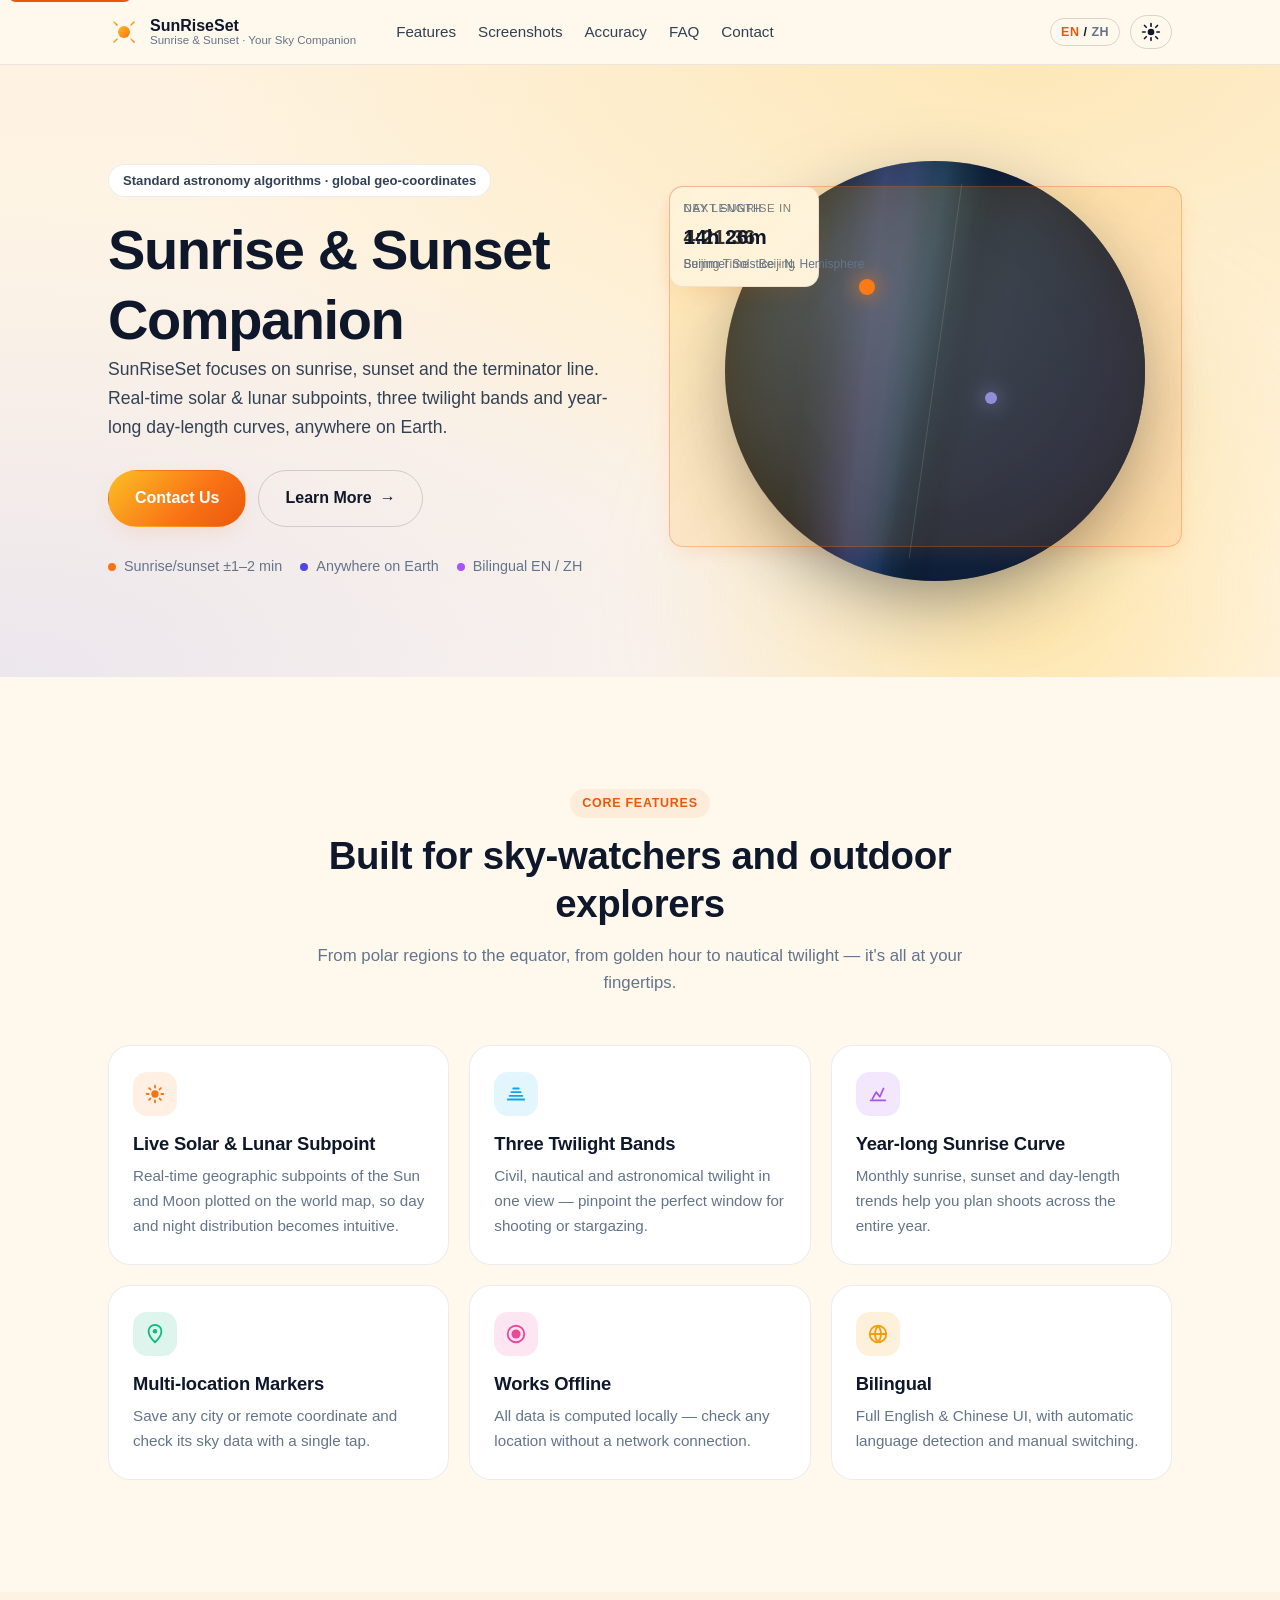
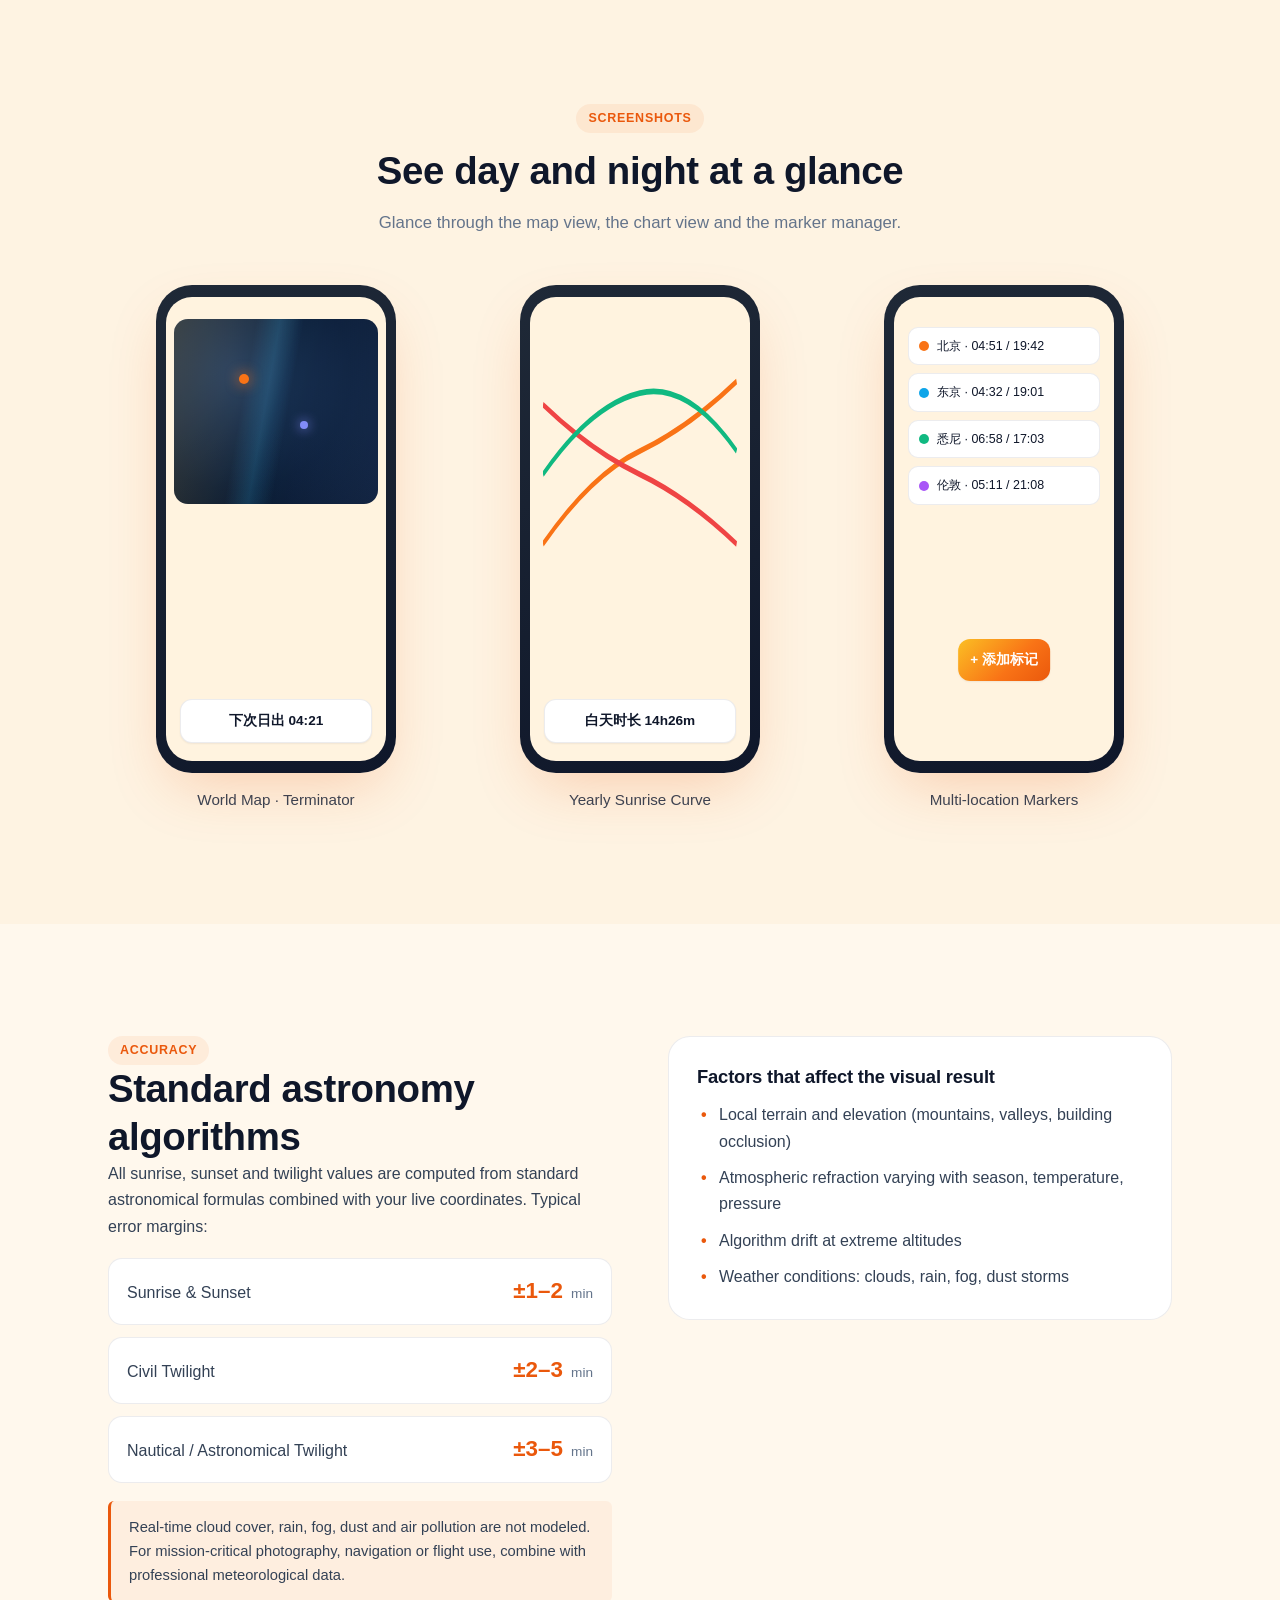
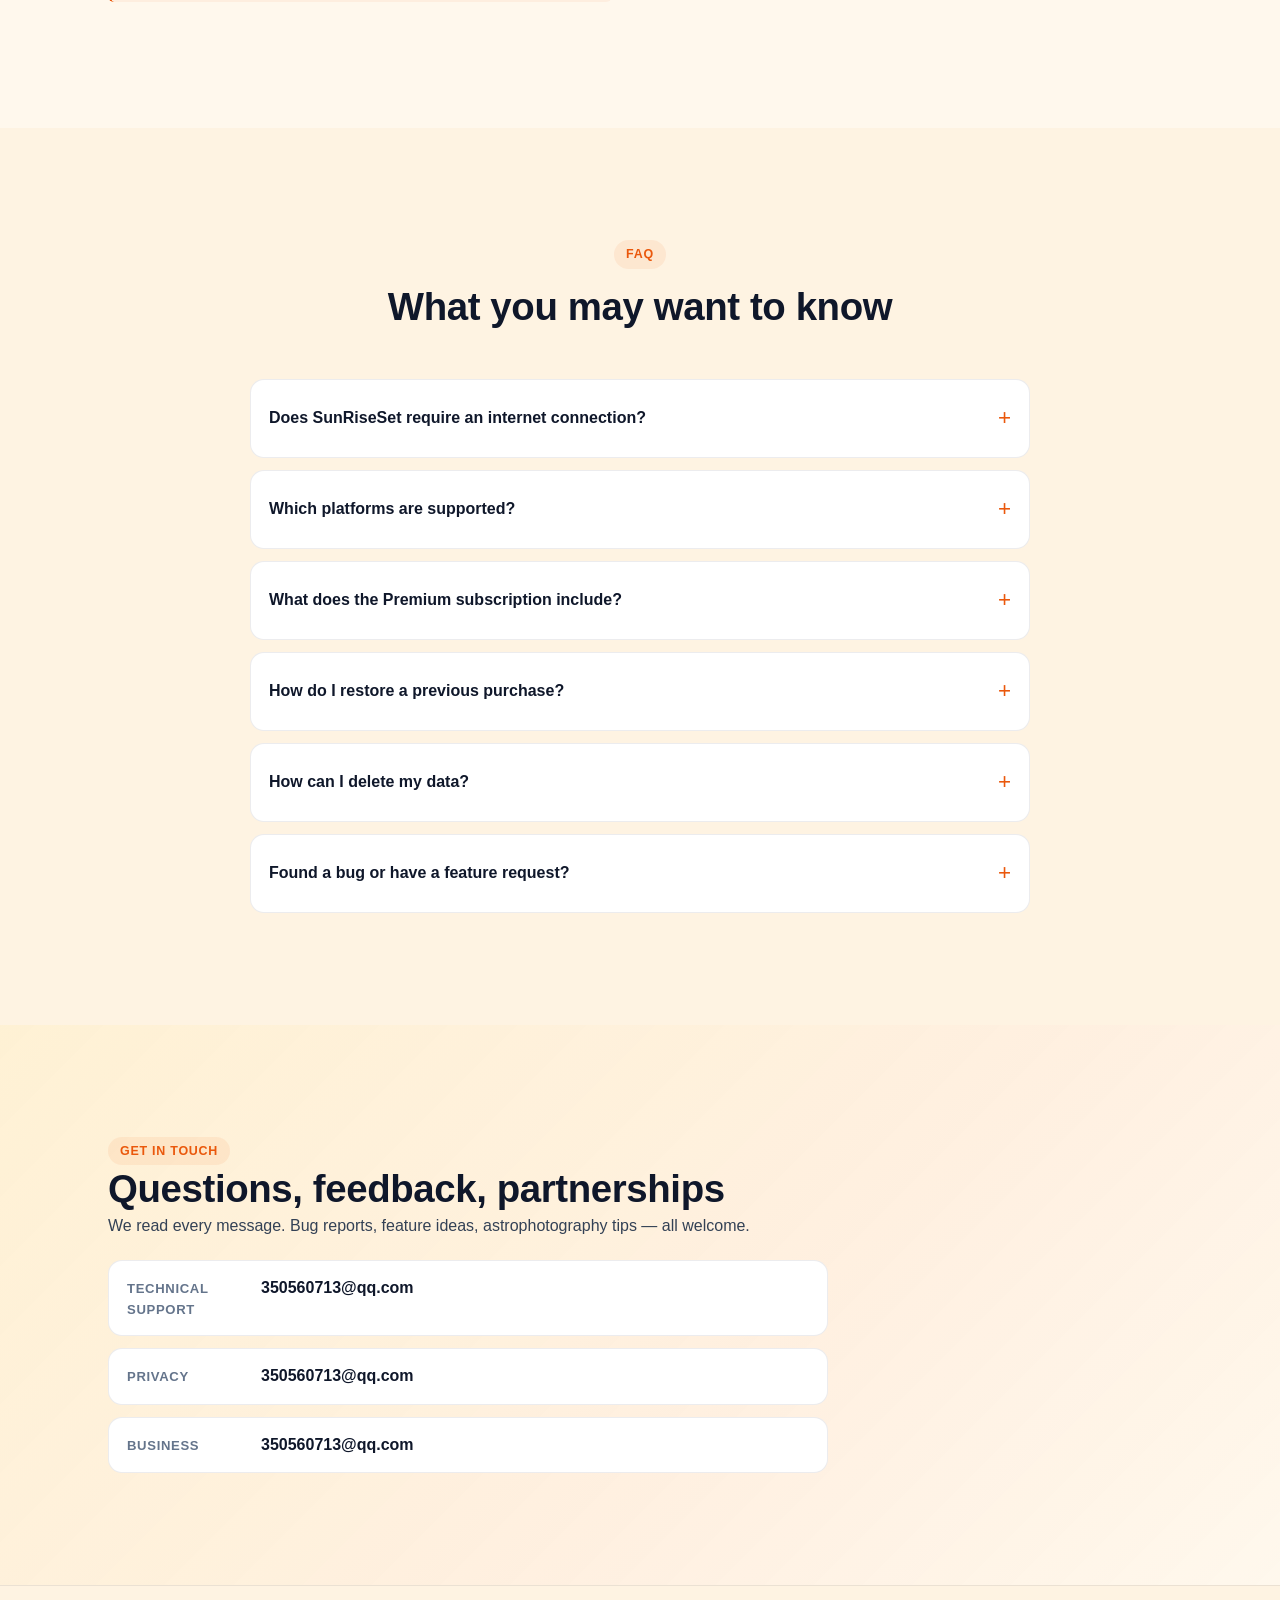
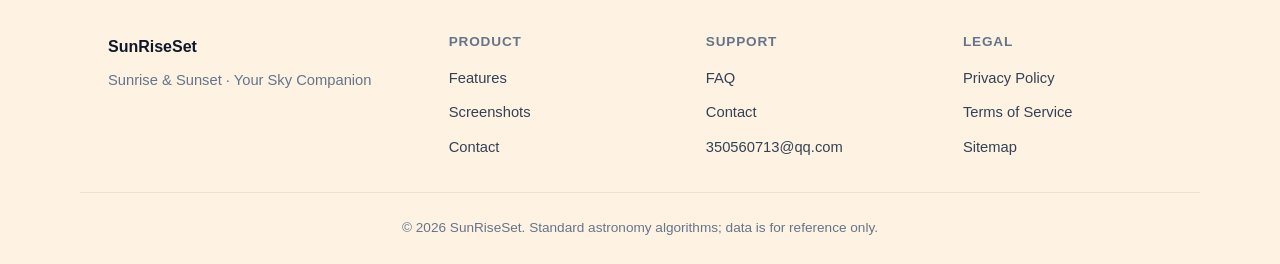
==== commit 80352fab: "refactor: switch contact email, drop moon phase and download blocks - Replace all support@/privacy@/" ====
--- a/index.html
+++ b/index.html
@@ -82,8 +82,6 @@
             <path d="M21 12.8A9 9 0 1 1 11.2 3a7 7 0 0 0 9.8 9.8z" fill="currentColor" />
           </svg>
         </button>
-        <a class="btn btn-primary header-cta" href="#download"
-          data-i18n="nav.download">下载 App</a>
         <button class="icon-btn menu-toggle" id="menuToggle" aria-label="打开菜单" aria-expanded="false">
           <span></span><span></span><span></span>
         </button>
@@ -95,8 +93,6 @@
       <a href="#accuracy" data-i18n="nav.accuracy">数据精度</a>
       <a href="#faq" data-i18n="nav.faq">常见问题</a>
       <a href="#contact" data-i18n="nav.contact">联系我们</a>
-      <a class="btn btn-primary mobile-cta" href="#download"
-        data-i18n="nav.download">下载 App</a>
     </div>
   </header>
 
@@ -106,19 +102,14 @@
       <div class="container hero-grid">
         <div class="hero-copy">
           <span class="eyebrow" data-i18n="hero.eyebrow">基于标准天文学算法 · 全球地理坐标</span>
-          <h1 data-i18n="hero.title">精确到秒的<br />日出日落伴侣</h1>
+          <h1 data-i18n="hero.title">日出日落伴侣</h1>
           <p class="lead" data-i18n="hero.lead">
             SunRiseSet 是一款专注于日出、日落与晨昏线的天象 App。
             全球任意位置,实时显示太阳与月亮直射点、三种曙暮光线、全年日照时长曲线。
           </p>
           <div class="hero-cta">
-            <a class="btn btn-primary btn-lg" href="#download" id="download">
-              <svg viewBox="0 0 24 24" width="18" height="18" aria-hidden="true">
-                <path d="M12 3v12m0 0l-4-4m4 4l4-4M5 21h14"
-                  fill="none" stroke="currentColor" stroke-width="2"
-                  stroke-linecap="round" stroke-linejoin="round" />
-              </svg>
-              <span data-i18n="hero.ctaPrimary">立即下载</span>
+            <a class="btn btn-primary btn-lg" href="#contact">
+              <span data-i18n="hero.ctaPrimary">联系我们</span>
             </a>
             <a class="btn btn-ghost btn-lg" href="#features">
               <span data-i18n="hero.ctaSecondary">了解更多</span>
@@ -237,13 +228,14 @@
           <article class="feature">
             <div class="feature-icon feature-icon-pink">
               <svg viewBox="0 0 24 24" width="22" height="22" aria-hidden="true">
-                <path d="M21 12.8A9 9 0 1 1 11.2 3a7 7 0 0 0 9.8 9.8z"
-                  fill="currentColor" />
-              </svg>
-            </div>
-            <h3 data-i18n="features.f5.title">月相详情(Premium)</h3>
+                <circle cx="12" cy="12" r="5" fill="currentColor" />
+                <circle cx="12" cy="12" r="9" fill="none"
+                  stroke="currentColor" stroke-width="2" />
+              </svg>
+            </div>
+            <h3 data-i18n="features.f5.title">离线可用</h3>
             <p data-i18n="features.f5.desc">
-              解锁完整月相信息,包含月出月落、月亮直射点与天文事件提醒。
+              所有数据本地计算,无网络也能查看任意位置的日出日落。
             </p>
           </article>
 
@@ -398,8 +390,7 @@
           <details class="faq-item">
             <summary data-i18n="faq.q3">Premium 订阅包含哪些功能?</summary>
             <div class="faq-body" data-i18n="faq.a3">
-              解锁无限地图标记点、查看完整月相详情、月出月落时间,以及无广告体验。
-              订阅周期包括月卡、年卡与终身买断,价格透明、无隐藏费用。
+              解锁无限地图标记点,以及无广告体验。订阅周期包括月卡、年卡与终身买断,价格透明、无隐藏费用。
             </div>
           </details>
 
@@ -423,7 +414,7 @@
             <summary data-i18n="faq.q6">发现 Bug 或希望增加功能?</summary>
             <div class="faq-body" data-i18n="faq.a6">
               非常欢迎!请通过页面下方的邮箱联系我们,或直接发送邮件至
-              <a href="mailto:support@sunriseset.app">support@sunriseset.app</a>。
+              <a href="mailto:350560713@qq.com">350560713@qq.com</a>。
               你的反馈会直接进入下一版本的开发任务。
             </div>
           </details>
@@ -431,9 +422,9 @@
       </div>
     </section>
 
-    <!-- CONTACT / DOWNLOAD -->
+    <!-- CONTACT -->
     <section class="section section-cta" id="contact">
-      <div class="container contact-grid">
+      <div class="container contact-grid contact-grid-single">
         <div>
           <span class="section-eyebrow" data-i18n="contact.eyebrow">联系我们</span>
           <h2 data-i18n="contact.title">问题、建议、合作</h2>
@@ -444,47 +435,18 @@
           <ul class="contact-list">
             <li>
               <span class="contact-label" data-i18n="contact.emailLabel">技术支持</span>
-              <a class="contact-value" href="mailto:support@sunriseset.app">support@sunriseset.app</a>
+              <a class="contact-value" href="mailto:350560713@qq.com">350560713@qq.com</a>
             </li>
             <li>
               <span class="contact-label" data-i18n="contact.privacyLabel">隐私相关</span>
-              <a class="contact-value" href="mailto:privacy@sunriseset.app">privacy@sunriseset.app</a>
+              <a class="contact-value" href="mailto:350560713@qq.com">350560713@qq.com</a>
             </li>
             <li>
               <span class="contact-label" data-i18n="contact.businessLabel">商务合作</span>
-              <a class="contact-value" href="mailto:business@sunriseset.app">business@sunriseset.app</a>
+              <a class="contact-value" href="mailto:350560713@qq.com">350560713@qq.com</a>
             </li>
           </ul>
         </div>
-
-        <aside class="contact-card">
-          <h3 data-i18n="contact.cardTitle">下载 SunRiseSet</h3>
-          <p data-i18n="contact.cardDesc">免费使用基础功能,随时升级解锁全部特性。</p>
-          <div class="store-row">
-            <a class="store-btn" href="#" aria-label="App Store">
-              <svg viewBox="0 0 24 24" width="20" height="20" aria-hidden="true">
-                <path fill="currentColor" d="M16.4 12.7c0-2.3 1.9-3.5 2-3.5-1.1-1.6-2.7-1.8-3.3-1.8-1.4-.1-2.7.8-3.4.8-.7 0-1.8-.8-3-.8-1.5 0-2.9.9-3.7 2.3-1.6 2.7-.4 6.8 1.1 9 .8 1.1 1.7 2.3 2.9 2.3 1.2 0 1.6-.7 3-.7 1.4 0 1.8.7 3 .7 1.2 0 2-1.1 2.8-2.2.9-1.3 1.2-2.5 1.3-2.6-.1 0-2.7-1-2.7-3.5zM14.5 5.8c.6-.7 1.1-1.8 1-2.8-.9 0-2 .6-2.7 1.4-.6.7-1.1 1.8-1 2.8 1 .1 2.1-.6 2.7-1.4z" />
-              </svg>
-              <span>
-                <small data-i18n="contact.appstoreSmall">下载于</small><br />
-                <strong>App Store</strong>
-              </span>
-            </a>
-            <a class="store-btn" href="#" aria-label="Google Play">
-              <svg viewBox="0 0 24 24" width="20" height="20" aria-hidden="true">
-                <path fill="currentColor" d="M3.6 2.3c-.4.4-.6.9-.6 1.5v16.4c0 .6.2 1.1.6 1.5l.1.1L13 12 3.7 2.2l-.1.1zM17 15.3l-3.1-3.1L17 9.1l3.6 2.1c1 .6 1 1.5 0 2.1l-3.6 2zM4.6 22.5c.4.4 1 .4 1.7 0l11.5-6.5-3.1-3.1-10.1 9.6zm0-21c-.7-.4-1.3-.4-1.7 0l10.1 9.6 3.1-3.1L4.6 1.5z" />
-              </svg>
-              <span>
-                <small data-i18n="contact.playSmall">立即下载</small><br />
-                <strong>Google Play</strong>
-              </span>
-            </a>
-          </div>
-          <p class="contact-meta">
-            <span data-i18n="contact.version">当前版本</span>: <strong>v1.0.1</strong><br />
-            <span data-i18n="contact.platforms">支持平台</span>: iOS 15.1+ · Android 8.0+
-          </p>
-        </aside>
       </div>
     </section>
   </main>
@@ -500,7 +462,7 @@
         <ul>
           <li><a href="#features" data-i18n="nav.features">功能特性</a></li>
           <li><a href="#screenshots" data-i18n="nav.screenshots">应用截图</a></li>
-          <li><a href="#download" data-i18n="nav.download">下载 App</a></li>
+          <li><a href="#contact" data-i18n="nav.contact">联系我们</a></li>
         </ul>
       </div>
       <div>
@@ -508,7 +470,7 @@
         <ul>
           <li><a href="#faq" data-i18n="nav.faq">常见问题</a></li>
           <li><a href="#contact" data-i18n="nav.contact">联系我们</a></li>
-          <li><a href="mailto:support@sunriseset.app">support@sunriseset.app</a></li>
+          <li><a href="mailto:350560713@qq.com">350560713@qq.com</a></li>
         </ul>
       </div>
       <div>
--- a/assets/css/style.css
+++ b/assets/css/style.css
@@ -1062,41 +1062,18 @@
 .contact-card p {
   font-size: 0.95rem;
 }
-.store-row {
-  display: flex;
-  flex-direction: column;
-  gap: 10px;
-  margin: 16px 0 18px;
-}
-.store-btn {
-  display: flex;
-  align-items: center;
-  gap: 12px;
-  padding: 12px 18px;
-  background: #000;
-  color: #fff;
-  border-radius: var(--radius-md);
-  font-weight: 500;
-  transition: transform 0.15s ease, box-shadow 0.15s ease;
-}
-.store-btn:hover {
-  color: #fff;
-  transform: translateY(-1px);
-  box-shadow: var(--shadow-md);
-}
-.store-btn small {
-  font-size: 0.7rem;
-  opacity: 0.75;
-  display: block;
-}
-.store-btn strong {
-  font-size: 1.05rem;
-  font-weight: 700;
-}
 .contact-meta {
   font-size: 0.82rem;
   color: var(--text-muted);
   margin: 0;
+}
+
+/* Single-column contact layout (when download card is removed) */
+.contact-grid-single {
+  grid-template-columns: 1fr !important;
+}
+.contact-grid-single > div {
+  max-width: 720px;
 }
 
 /* --- Footer --- */
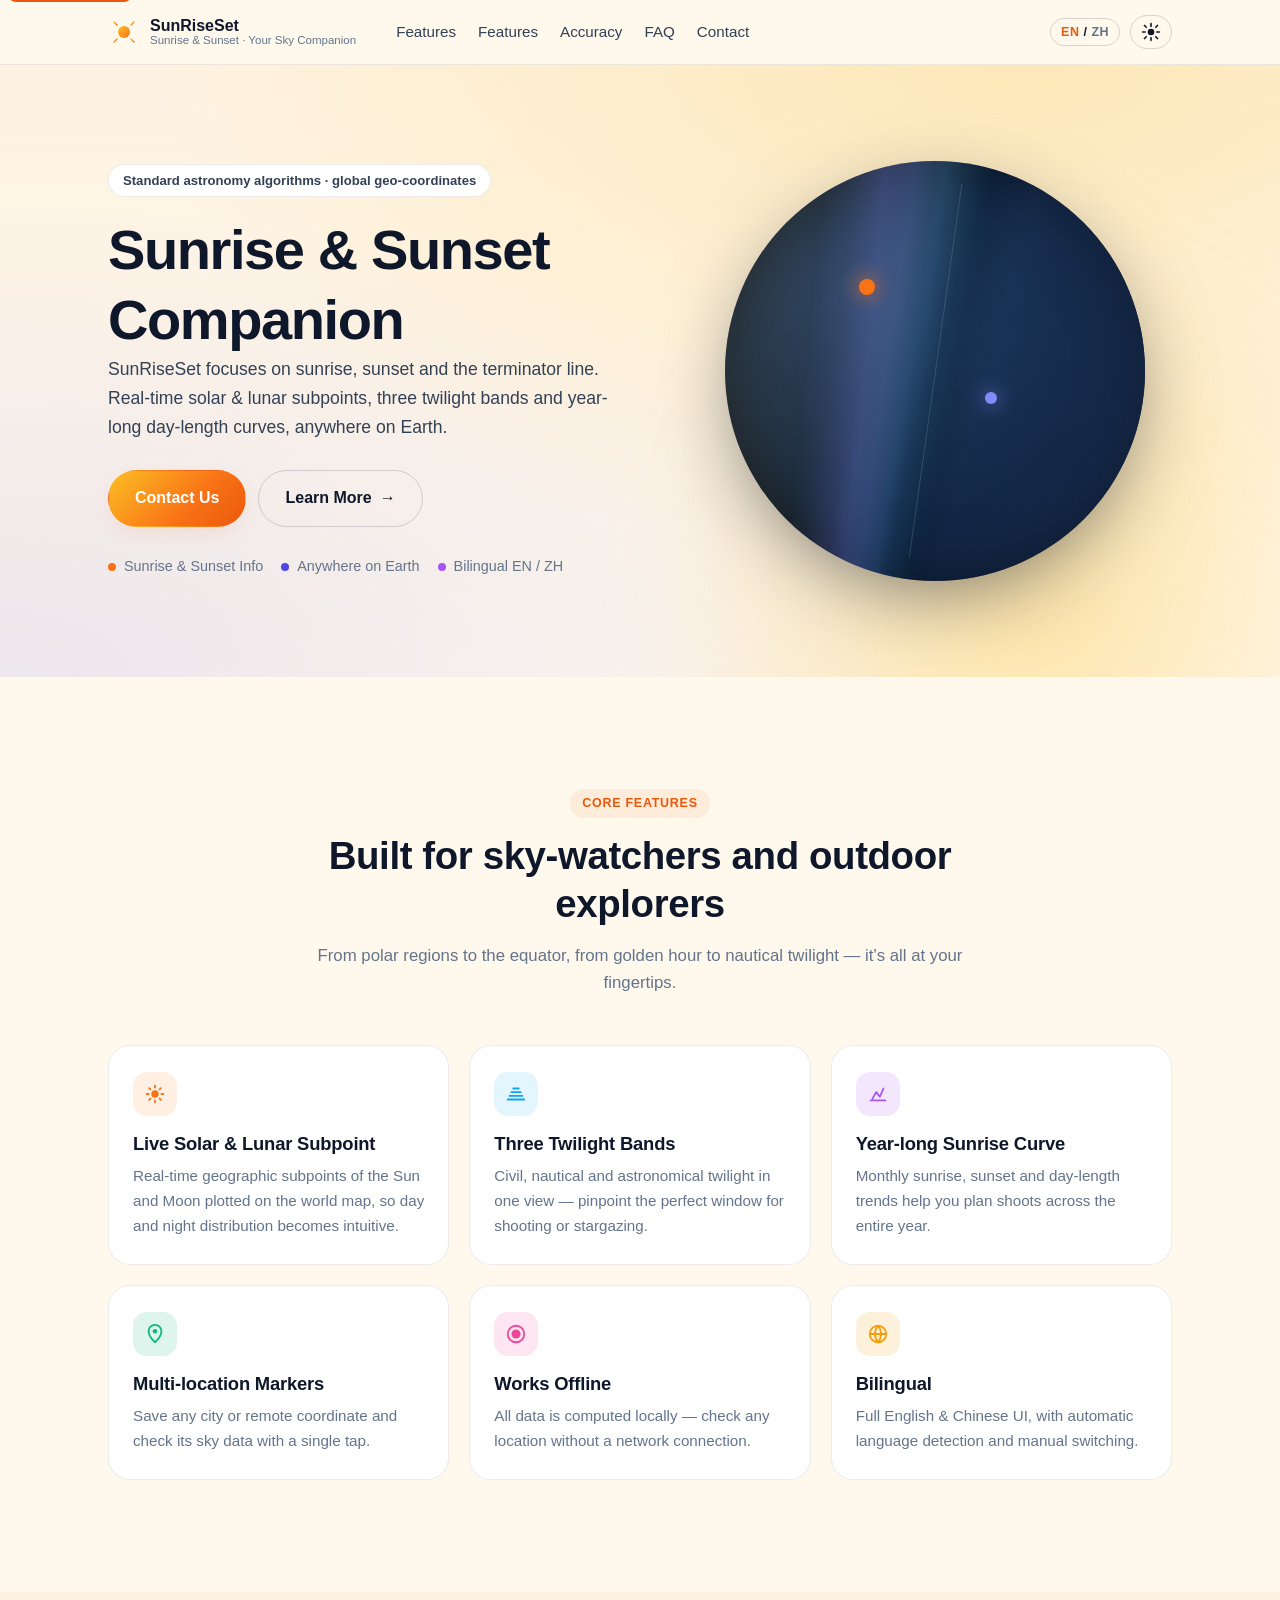
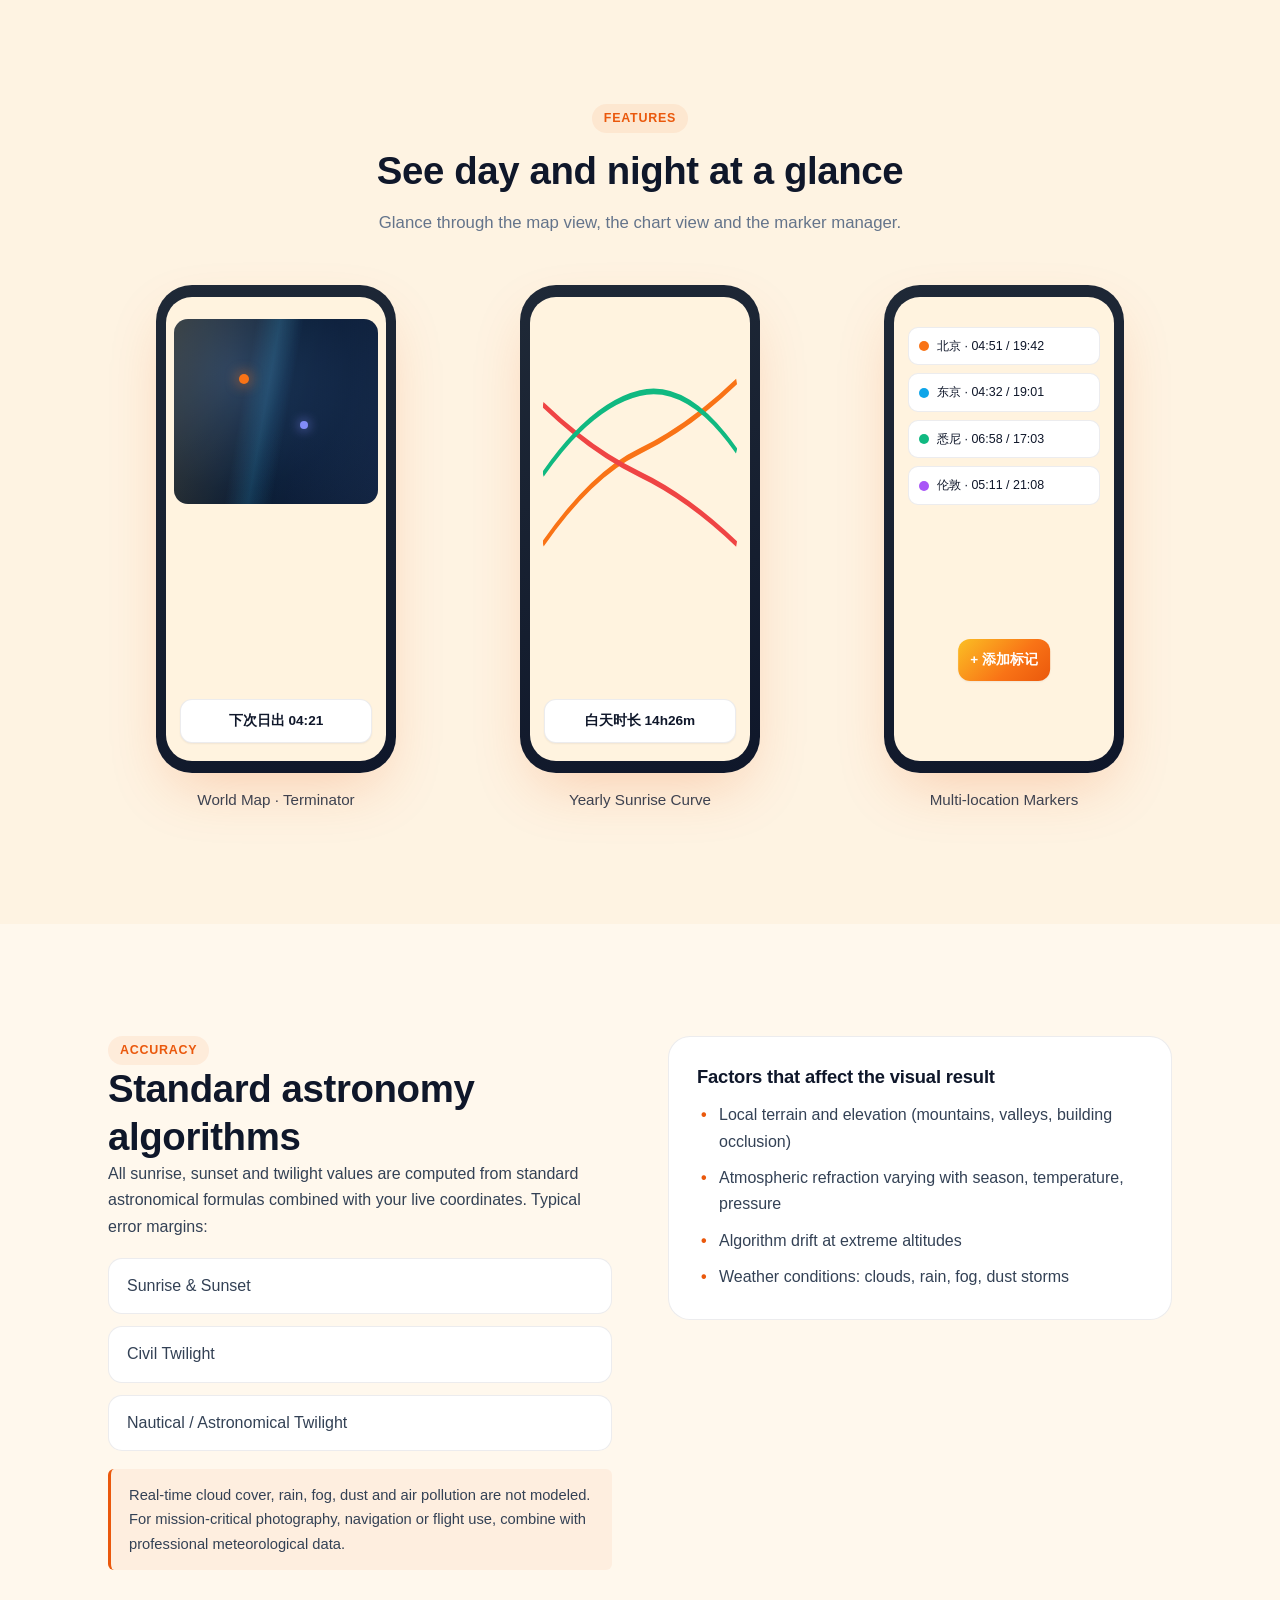
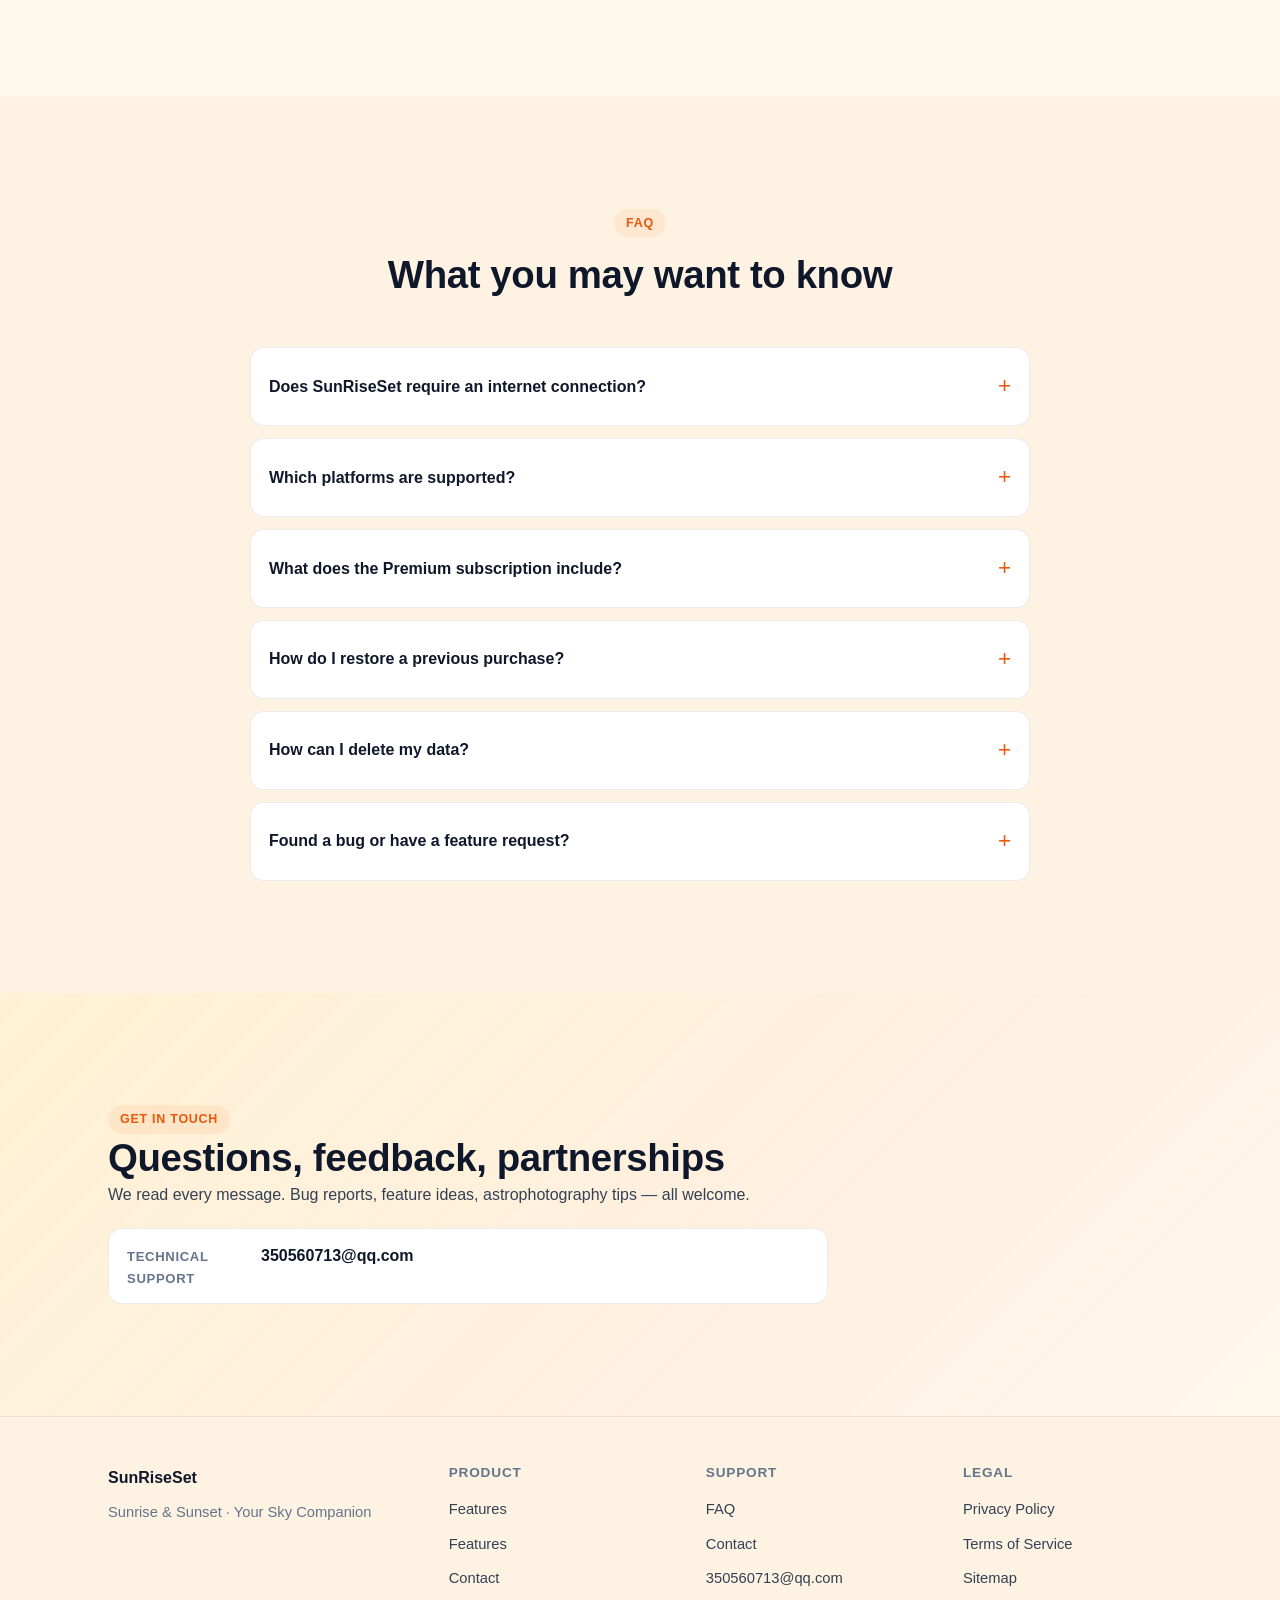
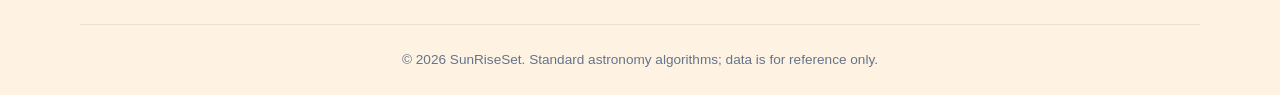
==== commit 0b19a922: "修改后提交" ====
--- a/index.html
+++ b/index.html
@@ -51,7 +51,7 @@
       <nav class="primary-nav" aria-label="Primary">
         <ul>
           <li><a href="#features" data-i18n="nav.features">功能特性</a></li>
-          <li><a href="#screenshots" data-i18n="nav.screenshots">应用截图</a></li>
+          <li><a href="#screenshots" data-i18n="nav.screenshots">功能概览</a></li>
           <li><a href="#accuracy" data-i18n="nav.accuracy">数据精度</a></li>
           <li><a href="#faq" data-i18n="nav.faq">常见问题</a></li>
           <li><a href="#contact" data-i18n="nav.contact">联系我们</a></li>
@@ -117,7 +117,7 @@
             </a>
           </div>
           <ul class="hero-meta" role="list">
-            <li><span class="dot dot-orange"></span><span data-i18n="hero.meta1">日出日落 ±1–2 分钟</span></li>
+            <li><span class="dot dot-orange"></span><span data-i18n="hero.meta1">日出日落时间信息</span></li>
             <li><span class="dot dot-blue"></span><span data-i18n="hero.meta2">全球任意位置</span></li>
             <li><span class="dot dot-purple"></span><span data-i18n="hero.meta3">中英双语</span></li>
           </ul>
@@ -132,18 +132,6 @@
             <div class="sun-marker"></div>
             <div class="moon-marker"></div>
             <div class="meridian"></div>
-          </div>
-          <div class="hero-cards">
-            <div class="info-card">
-              <div class="info-card-label" data-i18n="hero.card1.label">距下次日出</div>
-              <div class="info-card-value">04:21:38</div>
-              <div class="info-card-sub" data-i18n="hero.card1.sub">北京时间 · 北京</div>
-            </div>
-            <div class="info-card info-card-alt">
-              <div class="info-card-label" data-i18n="hero.card2.label">白天时长</div>
-              <div class="info-card-value">14h 26m</div>
-              <div class="info-card-sub" data-i18n="hero.card2.sub">夏至 · 北半球</div>
-            </div>
           </div>
         </div>
       </div>
@@ -260,7 +248,7 @@
     <section class="section section-alt" id="screenshots">
       <div class="container">
         <header class="section-head">
-          <span class="section-eyebrow" data-i18n="screenshots.eyebrow">应用截图</span>
+          <span class="section-eyebrow" data-i18n="screenshots.eyebrow">功能概览</span>
           <h2 data-i18n="screenshots.title">一图看懂昼夜</h2>
           <p class="section-lead" data-i18n="screenshots.lead">
             滑动浏览地图模式、图表模式与标记点管理。
@@ -334,15 +322,12 @@
           <ul class="accuracy-list">
             <li>
               <span class="accuracy-tag" data-i18n="accuracy.row1.tag">日出日落</span>
-              <span class="accuracy-value">±1–2 <small data-i18n="accuracy.minute">分钟</small></span>
             </li>
             <li>
               <span class="accuracy-tag" data-i18n="accuracy.row2.tag">民用曙暮光</span>
-              <span class="accuracy-value">±2–3 <small data-i18n="accuracy.minute">分钟</small></span>
             </li>
             <li>
               <span class="accuracy-tag" data-i18n="accuracy.row3.tag">航海/天文曙暮光</span>
-              <span class="accuracy-value">±3–5 <small data-i18n="accuracy.minute">分钟</small></span>
             </li>
           </ul>
           <p class="accuracy-note" data-i18n="accuracy.note">
@@ -437,14 +422,6 @@
               <span class="contact-label" data-i18n="contact.emailLabel">技术支持</span>
               <a class="contact-value" href="mailto:350560713@qq.com">350560713@qq.com</a>
             </li>
-            <li>
-              <span class="contact-label" data-i18n="contact.privacyLabel">隐私相关</span>
-              <a class="contact-value" href="mailto:350560713@qq.com">350560713@qq.com</a>
-            </li>
-            <li>
-              <span class="contact-label" data-i18n="contact.businessLabel">商务合作</span>
-              <a class="contact-value" href="mailto:350560713@qq.com">350560713@qq.com</a>
-            </li>
           </ul>
         </div>
       </div>
@@ -461,7 +438,7 @@
         <h4 data-i18n="footer.productTitle">产品</h4>
         <ul>
           <li><a href="#features" data-i18n="nav.features">功能特性</a></li>
-          <li><a href="#screenshots" data-i18n="nav.screenshots">应用截图</a></li>
+          <li><a href="#screenshots" data-i18n="nav.screenshots">功能概览</a></li>
           <li><a href="#contact" data-i18n="nav.contact">联系我们</a></li>
         </ul>
       </div>
